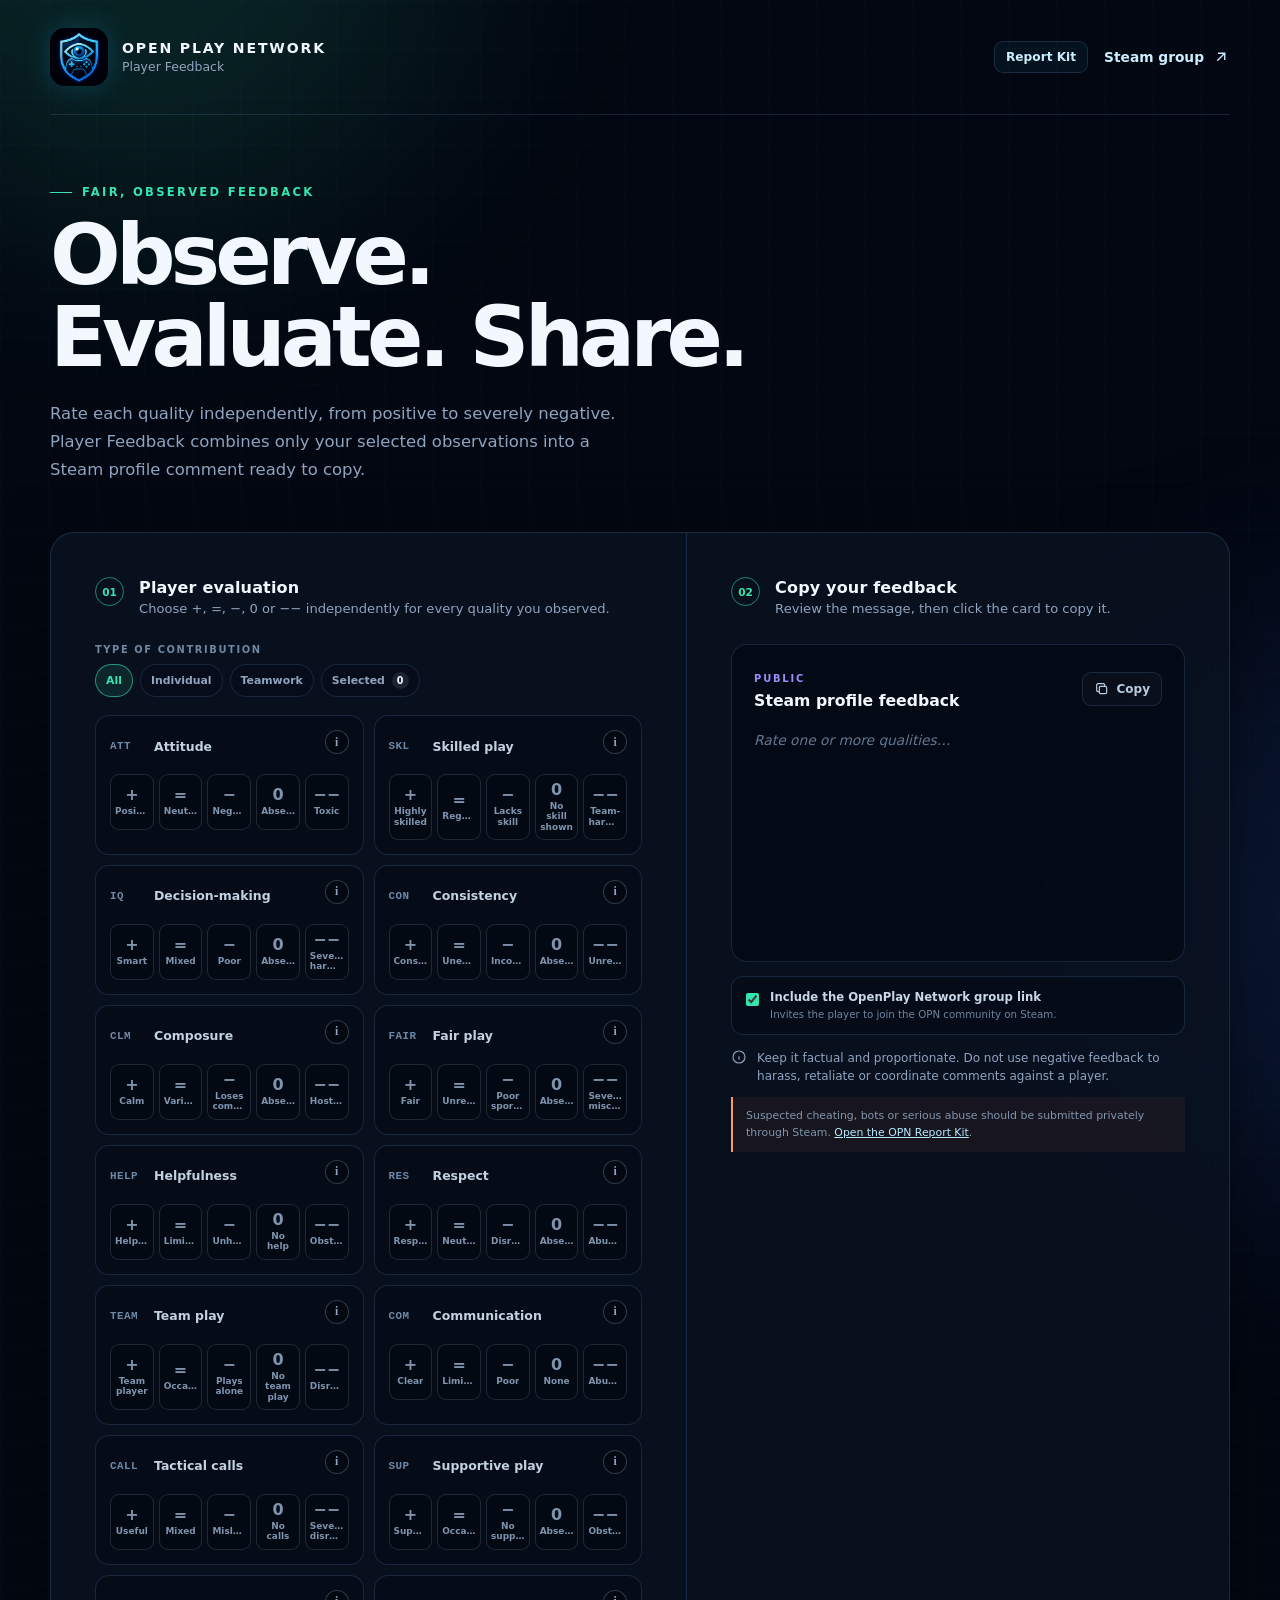
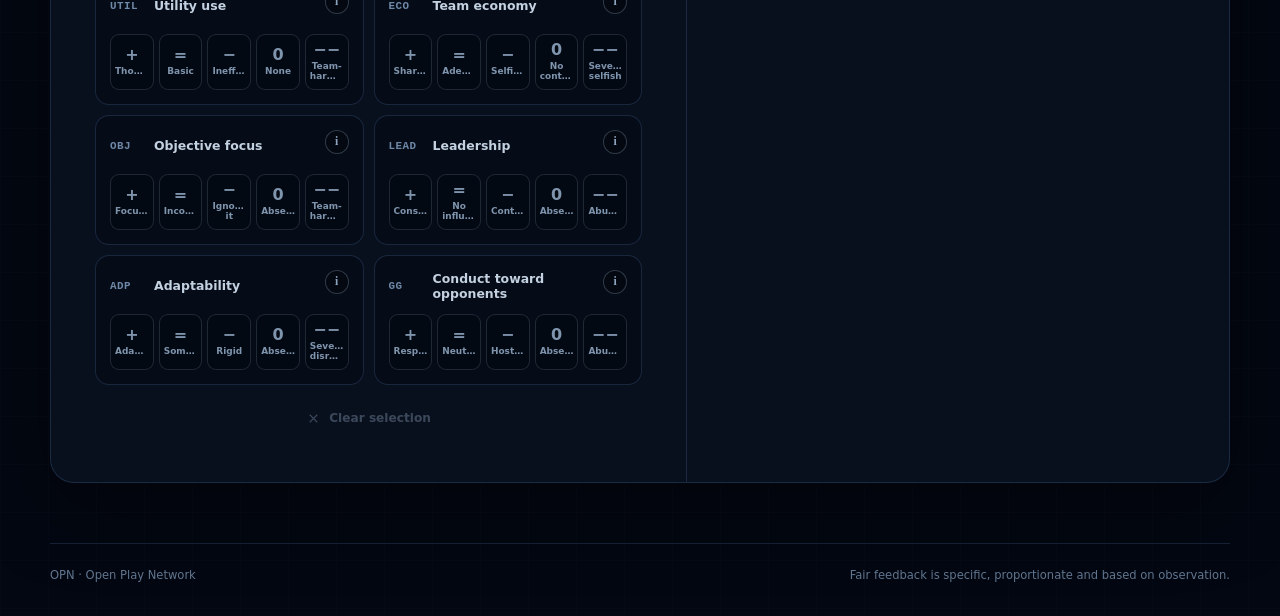
==== kudos/index.html @ 3ae77043 "Update kudos/index.html with AFK participation rating" ====
<!doctype html>
<html lang="en">
  <head>
    <meta charset="UTF-8" />
    <meta name="viewport" content="width=device-width, initial-scale=1.0" />
    <meta name="description" content="Rate observed player qualities from positive to severely negative and create a fair Steam profile comment." />
    <meta name="theme-color" content="#030711" />
    <meta property="og:title" content="OPN Player Feedback" />
    <meta property="og:description" content="Rate each observed player quality independently, from positive to severely negative." />
    <meta property="og:type" content="website" />
    <meta property="og:url" content="https://gofiodesign.github.io/OpenPlayNetwork/kudos/" />
    <meta property="og:image" content="https://gofiodesign.github.io/OpenPlayNetwork/assets/opn-logo.png" />
    <meta name="twitter:card" content="summary" />
    <link rel="canonical" href="https://gofiodesign.github.io/OpenPlayNetwork/kudos/" />
    <link rel="icon" href="../assets/opn-logo.png" type="image/png" />
    <link rel="stylesheet" href="../styles.css?v=20261005.1" />
    <link rel="stylesheet" href="kudos.css?v=20261024.1" />
    <title>OPN Player Feedback</title>
  </head>
  <body class="kudos-page">
    <div class="ambient ambient-one" aria-hidden="true"></div>
    <div class="ambient ambient-two" aria-hidden="true"></div>

    <header class="site-header">
      <a class="brand" href="https://steamcommunity.com/groups/OpenPlayNetwork" target="_blank" rel="noreferrer">
        <img src="../assets/opn-logo.png" alt="Open Play Network logo" />
        <span>
          <strong>OPEN PLAY NETWORK</strong>
          <small>Player Feedback</small>
        </span>
      </a>
      <nav class="header-actions" aria-label="Open Play Network tools">
        <a class="tool-link report-link" href="../">Report Kit</a>
        <a class="group-link" href="https://steamcommunity.com/groups/OpenPlayNetwork" target="_blank" rel="noreferrer">
          Steam group
          <svg aria-hidden="true" viewBox="0 0 24 24"><path d="M7 17 17 7M8 7h9v9" /></svg>
        </a>
      </nav>
    </header>

    <main>
      <section class="intro" aria-labelledby="page-title">
        <p class="eyebrow"><span></span> FAIR, OBSERVED FEEDBACK</p>
        <h1 id="page-title">Observe. Evaluate. Share.</h1>
        <p>
          Rate each quality independently, from positive to severely negative. Player Feedback combines only your selected observations into a Steam profile comment ready to copy.
        </p>
      </section>

      <section class="report-tool kudos-tool" aria-label="Player feedback comment generator">
        <div class="category-panel">
          <div class="section-heading">
            <span class="step">01</span>
            <div>
              <h2>Player evaluation</h2>
              <p>Choose +, =, −, 0 or −− independently for every quality you observed.</p>
            </div>
          </div>

          <div class="filter-block">
            <span class="filter-label">Type of contribution</span>
            <div class="filter-bar" role="group" aria-label="Filter player qualities">
              <button class="filter-chip active" type="button" data-filter="all" aria-pressed="true">All</button>
              <button class="filter-chip" type="button" data-filter="individual" aria-pressed="false">Individual</button>
              <button class="filter-chip" type="button" data-filter="teamwork" aria-pressed="false">Teamwork</button>
              <button class="filter-chip selected-filter" type="button" data-filter="selected" aria-pressed="false">
                Selected <span id="selectedCount">0</span>
              </button>
            </div>
          </div>

          <div class="category-grid" id="qualityGrid" role="group" aria-label="Player feedback categories"></div>

          <button class="clear-button" id="clearSelection" type="button" disabled>
            <svg aria-hidden="true" viewBox="0 0 24 24"><path d="m6 6 12 12M18 6 6 18" /></svg>
            Clear selection
          </button>
        </div>

        <div class="copy-panel">
          <div class="section-heading">
            <span class="step">02</span>
            <div>
              <h2>Copy your feedback</h2>
              <p>Review the message, then click the card to copy it.</p>
            </div>
          </div>

          <article class="copy-card kudos-copy-card" id="kudosCopyCard" tabindex="0" role="button" aria-label="Copy Steam profile feedback" aria-disabled="true">
            <div class="card-header">
              <div>
                <span class="card-kicker public">PUBLIC</span>
                <h3>Steam profile feedback</h3>
              </div>
              <button class="copy-button" id="copyKudos" type="button" aria-label="Copy Steam profile feedback">
                <svg aria-hidden="true" viewBox="0 0 24 24"><rect x="8" y="8" width="11" height="11" rx="2" /><path d="M16 8V6a2 2 0 0 0-2-2H6a2 2 0 0 0-2 2v8a2 2 0 0 0 2 2h2" /></svg>
                <span>Copy</span>
              </button>
            </div>
            <textarea id="kudosText" readonly aria-label="Generated Steam profile feedback" placeholder="Rate one or more qualities…"></textarea>
          </article>

          <label class="promotion-option" for="includePromotion">
            <input id="includePromotion" type="checkbox" checked />
            <span>
              <strong>Include the OpenPlay Network group link</strong>
              <small>Invites the player to join the OPN community on Steam.</small>
            </span>
          </label>

          <p class="guidance kudos-guidance">
            <svg aria-hidden="true" viewBox="0 0 24 24"><circle cx="12" cy="12" r="9" /><path d="M12 11v5M12 8h.01" /></svg>
            Keep it factual and proportionate. Do not use negative feedback to harass, retaliate or coordinate comments against a player.
          </p>
          <p class="report-route-note">Suspected cheating, bots or serious abuse should be submitted privately through Steam. <a href="../">Open the OPN Report Kit</a>.</p>
        </div>
      </section>
    </main>

    <dialog class="info-dialog" id="qualityInfoDialog" aria-labelledby="qualityInfoTitle">
      <div class="info-dialog-content">
        <button class="info-dialog-close" id="closeQualityInfo" type="button" aria-label="Close information">
          <svg aria-hidden="true" viewBox="0 0 24 24"><path d="m6 6 12 12M18 6 6 18" /></svg>
        </button>
        <span class="info-dialog-kicker" id="qualityInfoKicker">PLAYER OBSERVATION</span>
        <h2 id="qualityInfoTitle"></h2>
        <div class="info-dialog-section">
          <h3>What it means</h3>
          <p id="qualityInfoDefinition"></p>
        </div>
        <div class="info-dialog-section">
          <h3>Rating guide</h3>
          <p id="qualityInfoExample"></p>
        </div>
        <p class="info-dialog-caution">Choose only behaviours you personally observed during the match. Describe conduct, not a person's worth.</p>
      </div>
    </dialog>

    <footer>
      <span>OPN · Open Play Network</span>
      <span>Fair feedback is specific, proportionate and based on observation.</span>
    </footer>

    <div class="toast" role="status" aria-live="polite" aria-atomic="true">
      <svg aria-hidden="true" viewBox="0 0 24 24"><path d="m5 12 4 4L19 6" /></svg>
      <span>Feedback copied</span>
    </div>

    <script src="kudos.js?v=20261025.3"></script>
  </body>
</html>
---- styles.css ----
:root {
  color-scheme: dark;
  --background: #030711;
  --surface: rgba(10, 18, 33, 0.84);
  --surface-solid: #0a1221;
  --surface-hover: #101d33;
  --line: rgba(120, 181, 255, 0.16);
  --line-strong: rgba(44, 190, 255, 0.52);
  --text: #f3f8ff;
  --muted: #8fa4bf;
  --cyan: #24c6ff;
  --blue: #3977ff;
  --success: #35e5ad;
  --shadow: 0 24px 80px rgba(0, 0, 0, 0.38);
  font-family: Inter, ui-sans-serif, system-ui, -apple-system, BlinkMacSystemFont, "Segoe UI", sans-serif;
}

* { box-sizing: border-box; }

html { scroll-behavior: smooth; }

body {
  min-width: 320px;
  min-height: 100vh;
  margin: 0;
  overflow-x: hidden;
  background:
    linear-gradient(rgba(30, 92, 160, 0.035) 1px, transparent 1px),
    linear-gradient(90deg, rgba(30, 92, 160, 0.035) 1px, transparent 1px),
    var(--background);
  background-size: 48px 48px;
  color: var(--text);
}

button, textarea { font: inherit; }
button { color: inherit; }

.ambient {
  position: fixed;
  z-index: -1;
  width: 38rem;
  height: 38rem;
  border-radius: 50%;
  filter: blur(120px);
  opacity: 0.13;
  pointer-events: none;
}

.ambient-one { top: -24rem; left: -10rem; background: var(--cyan); }
.ambient-two { right: -24rem; bottom: -20rem; background: var(--blue); }

.site-header,
main,
footer {
  width: min(1180px, calc(100% - 48px));
  margin-inline: auto;
}

.site-header {
  display: flex;
  align-items: center;
  justify-content: space-between;
  padding-block: 28px;
  border-bottom: 1px solid var(--line);
}

.brand {
  display: inline-flex;
  gap: 14px;
  align-items: center;
  color: inherit;
  text-decoration: none;
}

.brand img {
  width: 58px;
  height: 58px;
  border-radius: 15px;
  box-shadow: 0 0 28px rgba(36, 198, 255, 0.2);
}

.brand span { display: grid; gap: 3px; }
.brand strong { font-size: 0.88rem; letter-spacing: 0.13em; }
.brand small { color: var(--muted); font-size: 0.78rem; }

.group-link {
  display: inline-flex;
  gap: 8px;
  align-items: center;
  color: #cbeeff;
  text-decoration: none;
  font-size: 0.86rem;
  font-weight: 650;
}

.group-link svg { width: 18px; fill: none; stroke: currentColor; stroke-width: 1.8; }
.group-link:hover { color: var(--cyan); }
.header-actions { display: flex; gap: 16px; align-items: center; }
.tool-link {
  padding: 8px 11px;
  border: 1px solid rgba(53, 229, 173, 0.3);
  border-radius: 9px;
  background: rgba(53, 229, 173, 0.07);
  color: #bff8e4;
  font-size: 0.76rem;
  font-weight: 750;
  text-decoration: none;
}
.tool-link:hover { border-color: rgba(53, 229, 173, 0.65); color: var(--success); }

main { padding-block: 70px 60px; }

.intro { max-width: 700px; margin-bottom: 48px; }

.eyebrow {
  display: flex;
  gap: 10px;
  align-items: center;
  margin: 0 0 16px;
  color: var(--cyan);
  font-size: 0.72rem;
  font-weight: 750;
  letter-spacing: 0.2em;
}

.eyebrow span { width: 22px; height: 1px; background: var(--cyan); }

h1 {
  margin: 0;
  font-size: clamp(2.6rem, 7vw, 5.2rem);
  line-height: 0.98;
  letter-spacing: -0.058em;
}

.intro > p:last-child {
  max-width: 580px;
  margin: 22px 0 0;
  color: var(--muted);
  font-size: 1.03rem;
  line-height: 1.7;
}

.report-tool {
  display: grid;
  grid-template-columns: minmax(300px, 0.78fr) minmax(440px, 1.22fr);
  overflow: hidden;
  border: 1px solid var(--line);
  border-radius: 24px;
  background: var(--surface);
  box-shadow: var(--shadow);
  backdrop-filter: blur(22px);
}

.category-panel,
.copy-panel { padding: clamp(26px, 4vw, 44px); }

.category-panel { border-right: 1px solid var(--line); }

.section-heading {
  display: flex;
  gap: 15px;
  align-items: flex-start;
  margin-bottom: 28px;
}

.section-heading h2 { margin: 1px 0 4px; font-size: 1rem; letter-spacing: 0.01em; }
.section-heading p { margin: 0; color: var(--muted); font-size: 0.82rem; }

.step {
  display: grid;
  width: 29px;
  height: 29px;
  flex: 0 0 29px;
  place-items: center;
  border: 1px solid var(--line-strong);
  border-radius: 50%;
  color: var(--cyan);
  font-size: 0.66rem;
  font-weight: 800;
}

.category-grid { display: grid; grid-template-columns: 1fr 1fr; gap: 10px; }
.category-item { position: relative; min-width: 0; }
.category-item[hidden] { display: none; }

.filter-block { margin-bottom: 18px; }

.filter-label {
  display: block;
  margin-bottom: 9px;
  color: #7087a2;
  font-size: 0.62rem;
  font-weight: 800;
  letter-spacing: 0.16em;
  text-transform: uppercase;
}

.filter-bar { display: flex; flex-wrap: wrap; gap: 7px; }

.filter-chip {
  padding: 7px 10px;
  border: 1px solid var(--line);
  border-radius: 999px;
  background: rgba(5, 11, 22, 0.5);
  color: var(--muted);
  cursor: pointer;
  font-size: 0.68rem;
  font-weight: 700;
  transition: 160ms ease;
}

.filter-chip:hover { border-color: rgba(44, 190, 255, 0.38); color: var(--text); }

.filter-chip.active {
  border-color: rgba(36, 198, 255, 0.58);
  background: rgba(36, 198, 255, 0.11);
  color: var(--cyan);
}

.selected-filter span {
  display: inline-grid;
  min-width: 17px;
  height: 17px;
  margin-left: 3px;
  place-items: center;
  border-radius: 999px;
  background: rgba(255,255,255,0.09);
  color: var(--text);
  font-size: 0.6rem;
}

.category[hidden] { display: none; }

.category {
  width: 100%;
  height: 100%;
  min-height: 98px;
  padding: 16px 42px 16px 16px;
  border: 1px solid var(--line);
  border-radius: 14px;
  background: rgba(5, 11, 22, 0.52);
  color: #b5c4d7;
  cursor: pointer;
  transition: 160ms ease;
}

.category span { display: block; }

.category-icon {
  margin-bottom: 17px;
  color: #6e88a7;
  font-family: ui-monospace, SFMono-Regular, Menlo, Monaco, Consolas, monospace;
  font-size: 0.68rem;
  font-weight: 800;
  letter-spacing: 0.04em;
}

.category:hover {
  border-color: rgba(44, 190, 255, 0.34);
  background: var(--surface-hover);
  color: var(--text);
  transform: translateY(-2px);
}

.category.active {
  border-color: var(--cyan);
  background: linear-gradient(135deg, rgba(36, 198, 255, 0.15), rgba(57, 119, 255, 0.06));
  color: white;
  box-shadow: inset 0 0 0 1px rgba(36, 198, 255, 0.13), 0 8px 28px rgba(0, 127, 255, 0.09);
}

.category.active .category-icon { color: var(--cyan); }

.category-info-button {
  position: absolute;
  top: 11px;
  right: 11px;
  z-index: 2;
  display: grid;
  width: 24px;
  height: 24px;
  padding: 0;
  place-items: center;
  border: 1px solid rgba(143, 164, 191, 0.32);
  border-radius: 50%;
  background: rgba(3, 8, 17, 0.76);
  color: #8fa4bf;
  cursor: help;
  font-family: Georgia, serif;
  font-size: 0.73rem;
  font-weight: 700;
  transition: 160ms ease;
}

.category-info-button:hover,
.category-info-button:focus-visible {
  outline: none;
  border-color: var(--cyan);
  color: var(--cyan);
  box-shadow: 0 0 0 3px rgba(36, 198, 255, 0.08);
}

.clear-button {
  display: flex;
  width: 100%;
  gap: 8px;
  align-items: center;
  justify-content: center;
  margin-top: 14px;
  padding: 11px 14px;
  border: 1px solid transparent;
  border-radius: 10px;
  background: transparent;
  color: var(--muted);
  cursor: pointer;
  font-size: 0.76rem;
  font-weight: 700;
  transition: 160ms ease;
}

.clear-button:hover:not(:disabled) {
  border-color: var(--line);
  background: rgba(255,255,255,0.025);
  color: var(--text);
}

.clear-button:disabled { opacity: 0.38; cursor: not-allowed; }
.clear-button svg { width: 15px; fill: none; stroke: currentColor; stroke-width: 1.8; }

.bot-route {
  display: grid;
  gap: 6px;
  margin-top: 14px;
  padding: 15px;
  border: 1px solid rgba(155, 140, 255, 0.3);
  border-radius: 12px;
  background: rgba(84, 65, 170, 0.08);
  color: var(--muted);
  font-size: 0.72rem;
  line-height: 1.45;
}

.bot-route[hidden] { display: none; }
.bot-route-kicker { color: #9b8cff; font-size: 0.59rem; font-weight: 800; letter-spacing: 0.16em; }
.bot-route strong { color: var(--text); font-size: 0.8rem; }
.bot-route label { margin-top: 7px; color: #c4d2e3; font-size: 0.68rem; font-weight: 750; }
.bot-route small { color: #647b96; font-size: 0.63rem; }

.bot-field-row { display: grid; grid-template-columns: minmax(0, 1fr) auto; gap: 7px; }

.bot-route input {
  width: 100%;
  padding: 10px 11px;
  border: 1px solid var(--line);
  border-radius: 9px;
  outline: none;
  background: rgba(3, 8, 17, 0.68);
  color: var(--text);
  font-size: 0.72rem;
}

.bot-route input:focus { border-color: var(--line-strong); box-shadow: 0 0 0 3px rgba(36, 198, 255, 0.08); }
.bot-route input.invalid { border-color: rgba(255, 102, 125, 0.62); }
.bot-route input::placeholder { color: #58708b; }
.bot-route input[readonly] { color: #aebfd2; }

.bot-inline-copy {
  padding: 0 11px;
  border: 1px solid var(--line);
  border-radius: 9px;
  background: rgba(255,255,255,0.025);
  color: #a9bdd3;
  cursor: pointer;
  font-size: 0.66rem;
  font-weight: 800;
}

.bot-inline-copy:hover { border-color: var(--line-strong); color: var(--cyan); }
.bot-inline-copy:disabled { opacity: 0.38; cursor: not-allowed; }
.bot-profile-row { grid-template-columns: minmax(0, 1fr) auto; }
.bot-add-button { color: #c9f2ff; border-color: rgba(36, 198, 255, 0.36); background: rgba(36, 198, 255, 0.08); }

.bot-daily-header {
  display: flex;
  align-items: center;
  justify-content: space-between;
  gap: 12px;
  margin-top: 9px;
  padding-top: 12px;
  border-top: 1px solid var(--line);
}

.bot-daily-header div { display: flex; align-items: baseline; gap: 8px; }
.bot-daily-header span { color: #c4d2e3; font-size: 0.7rem; font-weight: 800; }
.bot-daily-header strong { color: var(--cyan); font-size: 0.64rem; }
.bot-daily-header button,
.bot-daily-remove {
  padding: 5px 8px;
  border: 1px solid var(--line);
  border-radius: 7px;
  background: transparent;
  color: #8fa4bb;
  cursor: pointer;
  font-size: 0.6rem;
  font-weight: 750;
}
.bot-daily-header button:hover:not(:disabled),
.bot-daily-remove:hover { border-color: rgba(255, 102, 125, 0.45); color: #ff8ea0; }
.bot-daily-header button:disabled { opacity: 0.35; cursor: not-allowed; }
.bot-daily-list { display: grid; gap: 7px; }
.bot-daily-entry {
  display: grid;
  grid-template-columns: minmax(0, 1fr) auto;
  gap: 4px 10px;
  padding: 9px 10px;
  border: 1px solid var(--line);
  border-radius: 9px;
  background: rgba(3, 8, 17, 0.45);
}
.bot-daily-url { overflow: hidden; color: #b7c9dc; font-size: 0.66rem; text-overflow: ellipsis; white-space: nowrap; }
.bot-daily-categories { grid-column: 1; color: #6f87a1; font-size: 0.59rem; line-height: 1.4; }
.bot-daily-remove { grid-column: 2; grid-row: 1 / span 2; align-self: center; }
.bot-daily-empty { margin: 0; color: #647b96; font-size: 0.64rem; }
.bot-daily-empty[hidden] { display: none; }

.bot-email-body {
  width: 100%;
  height: 170px;
  margin: 0;
  padding: 11px;
  resize: vertical;
  border: 1px solid var(--line);
  border-radius: 9px;
  outline: none;
  background: rgba(3, 8, 17, 0.68);
  color: #c8d5e6;
  cursor: text;
  font-size: 0.72rem;
  line-height: 1.55;
}

.bot-email-body:focus { border-color: var(--line-strong); box-shadow: 0 0 0 3px rgba(36, 198, 255, 0.08); }

.bot-route .bot-email-button {
  display: flex;
  gap: 8px;
  align-items: center;
  justify-content: center;
  margin-top: 3px;
  padding: 10px 12px;
  border: 1px solid rgba(36, 198, 255, 0.42);
  border-radius: 9px;
  background: rgba(36, 198, 255, 0.1);
  color: #c9f2ff;
  cursor: pointer;
  font-size: 0.72rem;
  font-weight: 800;
  text-decoration: none;
  transition: 160ms ease;
}

.bot-route .bot-email-button:hover:not(:disabled) { border-color: var(--cyan); background: rgba(36, 198, 255, 0.17); }
.bot-route .bot-email-button:disabled { opacity: 0.38; cursor: not-allowed; }
.bot-email-button svg { width: 16px; fill: none; stroke: currentColor; stroke-width: 1.8; }
.bot-url-status { min-height: 1.05rem; color: #7890aa; font-size: 0.64rem; }
.bot-url-status.valid { color: var(--success); }
.bot-url-status.invalid { color: #ff8ea0; }

.info-dialog {
  width: min(540px, calc(100% - 28px));
  padding: 0;
  border: 1px solid rgba(36, 198, 255, 0.32);
  border-radius: 20px;
  background: #091321;
  color: var(--text);
  box-shadow: 0 30px 100px rgba(0, 0, 0, 0.72);
}

.info-dialog::backdrop { background: rgba(0, 4, 11, 0.78); backdrop-filter: blur(5px); }
.info-dialog-content { position: relative; padding: clamp(26px, 5vw, 40px); }

.info-dialog-close {
  position: absolute;
  top: 17px;
  right: 17px;
  display: grid;
  width: 34px;
  height: 34px;
  padding: 0;
  place-items: center;
  border: 1px solid var(--line);
  border-radius: 50%;
  background: rgba(255,255,255,0.025);
  color: var(--muted);
  cursor: pointer;
}

.info-dialog-close:hover { border-color: var(--line-strong); color: var(--cyan); }
.info-dialog-close svg { width: 17px; fill: none; stroke: currentColor; stroke-width: 1.8; }
.info-dialog-kicker { color: var(--cyan); font-size: 0.62rem; font-weight: 800; letter-spacing: 0.18em; }
.info-dialog h2 { margin: 9px 44px 26px 0; font-size: clamp(1.45rem, 5vw, 2rem); letter-spacing: -0.035em; }
.info-dialog-section + .info-dialog-section { margin-top: 20px; }
.info-dialog-section h3 { margin: 0 0 7px; color: #c6d8ec; font-size: 0.76rem; letter-spacing: 0.04em; text-transform: uppercase; }
.info-dialog-section p { margin: 0; color: #9cb0c8; font-size: 0.86rem; line-height: 1.65; }
.info-dialog-caution { margin: 25px 0 0; padding: 13px 15px; border-left: 2px solid #9b8cff; background: rgba(155, 140, 255, 0.07); color: #9eaec2; font-size: 0.72rem; line-height: 1.55; }

.copy-card {
  padding: 22px;
  border: 1px solid var(--line);
  border-radius: 16px;
  background: rgba(3, 8, 17, 0.58);
  cursor: pointer;
  transition: 160ms ease;
}

.copy-card + .copy-card { margin-top: 14px; }

.copy-card:hover,
.copy-card:focus-visible {
  outline: none;
  border-color: rgba(36, 198, 255, 0.48);
  background: rgba(9, 18, 33, 0.9);
}

.copy-card.copied { border-color: rgba(53, 229, 173, 0.65); }

.card-header { display: flex; align-items: center; justify-content: space-between; gap: 20px; }
.card-header h3 { margin: 5px 0 0; font-size: 0.98rem; }
.card-kicker { color: var(--cyan); font-size: 0.62rem; font-weight: 800; letter-spacing: 0.18em; }
.card-kicker.public { color: #9b8cff; }
.card-kicker.steam { color: #66c0f4; }
.card-kicker.discord { color: #a9b1ff; }

.copy-button {
  display: inline-flex;
  gap: 7px;
  align-items: center;
  padding: 8px 11px;
  border: 1px solid var(--line);
  border-radius: 9px;
  background: rgba(255,255,255,0.025);
  color: #b8cbe1;
  cursor: pointer;
  font-size: 0.75rem;
  font-weight: 700;
}

.copy-button:hover { border-color: var(--line-strong); color: var(--cyan); }
.copy-button svg { width: 16px; fill: none; stroke: currentColor; stroke-width: 1.8; }

textarea {
  display: block;
  width: 100%;
  height: 118px;
  margin-top: 19px;
  padding: 0;
  resize: none;
  overflow: auto;
  border: 0;
  outline: 0;
  background: transparent;
  color: #c8d5e6;
  cursor: pointer;
  font-size: 0.86rem;
  line-height: 1.62;
}

textarea.empty { color: #617791; font-style: italic; }
textarea::placeholder { color: #617791; opacity: 1; }
.temporary-copy-field { position: fixed; left: -9999px; opacity: 0; pointer-events: none; }

.guidance {
  display: flex;
  gap: 10px;
  align-items: flex-start;
  margin: 18px 0 0;
  color: var(--muted);
  font-size: 0.75rem;
  line-height: 1.5;
}

.guidance svg { width: 16px; flex: 0 0 16px; fill: none; stroke: currentColor; stroke-width: 1.7; }

.share-section {
  margin-top: 24px;
  padding: clamp(26px, 4vw, 44px);
  border: 1px solid var(--line);
  border-radius: 24px;
  background: var(--surface);
  box-shadow: var(--shadow);
  backdrop-filter: blur(22px);
}

.share-heading { margin-bottom: 22px; }
.share-message-grid { display: grid; grid-template-columns: 1fr 1fr; gap: 14px; }
.share-message-grid .copy-card + .copy-card { margin-top: 0; }
.share-copy-card textarea { height: 105px; }

.share-actions {
  display: flex;
  flex-wrap: wrap;
  gap: 8px;
  margin-top: 18px;
}

.share-action {
  display: inline-flex;
  gap: 8px;
  align-items: center;
  min-height: 38px;
  padding: 7px 11px;
  border: 1px solid var(--line);
  border-radius: 10px;
  background: rgba(5, 11, 22, 0.52);
  color: #b8cbe1;
  cursor: pointer;
  font: inherit;
  font-size: 0.72rem;
  font-weight: 750;
  text-decoration: none;
  transition: 160ms ease;
}

.share-action:hover { border-color: var(--line-strong); color: var(--cyan); transform: translateY(-1px); }
.share-action span {
  display: grid;
  min-width: 22px;
  height: 22px;
  place-items: center;
  border-radius: 6px;
  background: rgba(36, 198, 255, 0.09);
  color: #c9f2ff;
  font-size: 0.59rem;
  font-weight: 850;
}
.share-note { margin: 13px 0 0; color: #647b96; font-size: 0.66rem; line-height: 1.5; }

footer {
  display: flex;
  justify-content: space-between;
  padding-block: 24px 34px;
  border-top: 1px solid var(--line);
  color: #617791;
  font-size: 0.72rem;
}

.toast {
  position: fixed;
  right: 24px;
  bottom: 24px;
  display: flex;
  gap: 9px;
  align-items: center;
  padding: 13px 17px;
  border: 1px solid rgba(53, 229, 173, 0.4);
  border-radius: 12px;
  background: #0c1e20;
  color: #bcffe7;
  box-shadow: 0 14px 45px rgba(0,0,0,0.4);
  opacity: 0;
  pointer-events: none;
  transform: translateY(14px);
  transition: 180ms ease;
  font-size: 0.82rem;
  font-weight: 700;
}

.toast.show { opacity: 1; transform: translateY(0); }
.toast svg { width: 18px; fill: none; stroke: var(--success); stroke-width: 2.4; }

@media (max-width: 850px) {
  .report-tool { grid-template-columns: 1fr; }
  .category-panel { border-right: 0; border-bottom: 1px solid var(--line); }
  .share-message-grid { grid-template-columns: 1fr; }
}

@media (max-width: 560px) {
  .site-header, main, footer { width: min(100% - 28px, 1180px); }
  .site-header { flex-wrap: wrap; gap: 14px; padding-block: 18px; }
  .brand img { width: 48px; height: 48px; border-radius: 13px; }
  .brand strong { font-size: 0.72rem; }
  .brand small, .group-link { font-size: 0.7rem; }
  .header-actions { width: 100%; gap: 7px; justify-content: space-between; }
  .tool-link { padding: 7px 8px; font-size: 0.66rem; }
  .group-link { gap: 4px; }
  main { padding-block: 48px 40px; }
  .intro { margin-bottom: 34px; }
  .report-tool { border-radius: 18px; }
  .share-section { padding: 24px 18px; border-radius: 18px; }
  .category-panel, .copy-panel { padding: 24px 18px; }
  .category { min-height: 88px; padding: 14px 38px 14px 12px; font-size: 0.8rem; }
  .category-icon { margin-bottom: 14px; }
  .copy-card { padding: 18px; }
  .share-actions { display: grid; grid-template-columns: 1fr 1fr; }
  .share-action { justify-content: flex-start; }
  textarea { height: 145px; font-size: 0.8rem; }
  footer { display: grid; gap: 5px; }
  .toast { right: 14px; bottom: 14px; left: 14px; justify-content: center; }
}

@media (prefers-reduced-motion: reduce) {
  *, *::before, *::after { scroll-behavior: auto !important; transition: none !important; }
}
---- kudos/kudos.css ----
:root {
  --kudos: #35e5ad;
  --kudos-soft: rgba(53, 229, 173, 0.12);
}

.kudos-page .ambient-one { background: var(--kudos); }
.kudos-page .eyebrow,
.kudos-page .step { color: var(--kudos); }
.kudos-page .eyebrow span { background: var(--kudos); }
.kudos-page .step { border-color: rgba(53, 229, 173, 0.55); }
.kudos-page .filter-chip.active {
  border-color: rgba(53, 229, 173, 0.58);
  background: rgba(53, 229, 173, 0.1);
  color: var(--kudos);
}
.rating-card {
  padding: 14px;
  border: 1px solid var(--line);
  border-radius: 14px;
  background: rgba(5, 11, 22, 0.52);
  transition: 160ms ease;
}
.rating-card:hover { border-color: rgba(44, 190, 255, 0.28); }
.rating-card[data-selected-rating="positive"] { border-color: rgba(53, 229, 173, 0.5); }
.rating-card[data-selected-rating="neutral"] { border-color: rgba(155, 140, 255, 0.5); }
.rating-card[data-selected-rating="negative"] { border-color: rgba(255, 142, 74, 0.58); }
.rating-card[data-selected-rating="zero"] { border-color: rgba(143, 164, 191, 0.58); }
.rating-card[data-selected-rating="extreme"] {
  border-color: rgba(255, 74, 91, 0.82);
  box-shadow: inset 0 0 0 1px rgba(255, 74, 91, 0.1);
}
.rating-card-heading {
  position: relative;
  display: flex;
  min-height: 32px;
  gap: 10px;
  align-items: center;
  padding-right: 30px;
}
.rating-card-heading h3 {
  margin: 0;
  color: #c4d1e1;
  font-size: 0.78rem;
}
.rating-card-heading .category-icon {
  min-width: 34px;
  margin: 0;
}
.rating-card .category-info-button { top: 0; right: 0; }
.rating-control {
  display: grid;
  grid-template-columns: repeat(5, minmax(0, 1fr));
  gap: 5px;
  margin-top: 12px;
}
.rating-button {
  display: grid;
  min-width: 0;
  min-height: 56px;
  padding: 7px 4px;
  place-items: center;
  align-content: center;
  gap: 3px;
  border: 1px solid rgba(143, 164, 191, 0.2);
  border-radius: 9px;
  background: rgba(3, 8, 17, 0.55);
  color: #7f94ad;
  cursor: pointer;
  transition: 150ms ease;
}
.rating-button strong { font-size: 1rem; line-height: 1; }
.rating-button span {
  overflow: hidden;
  max-width: 100%;
  font-size: 0.56rem;
  font-weight: 750;
  line-height: 1.15;
  text-align: center;
  text-overflow: ellipsis;
}
.rating-button:hover { border-color: rgba(255,255,255,0.28); color: var(--text); }
.rating-button.positive.active {
  border-color: rgba(53, 229, 173, 0.72);
  background: rgba(53, 229, 173, 0.13);
  color: var(--kudos);
}
.rating-button.neutral.active {
  border-color: rgba(155, 140, 255, 0.72);
  background: rgba(155, 140, 255, 0.13);
  color: #c0b7ff;
}
.rating-button.negative.active {
  border-color: rgba(255, 142, 74, 0.78);
  background: rgba(255, 112, 67, 0.13);
  color: #ffad7a;
}
.rating-button.zero.active {
  border-color: rgba(143, 164, 191, 0.72);
  background: rgba(143, 164, 191, 0.12);
  color: #c6d2e0;
}
.rating-button.extreme.active {
  border-color: rgba(255, 74, 91, 0.88);
  background: rgba(255, 51, 76, 0.16);
  color: #ff8794;
  box-shadow: 0 0 14px rgba(255, 51, 76, 0.08);
}
.kudos-page .category-info-button:hover { border-color: rgba(53, 229, 173, 0.55); color: var(--kudos); }
.kudos-page .tool-link.report-link { border-color: var(--line); background: rgba(36, 198, 255, 0.06); color: #cbeeff; }
.kudos-page .tool-link.report-link:hover { border-color: var(--line-strong); color: var(--cyan); }
.kudos-tool { grid-template-columns: minmax(360px, 1.08fr) minmax(360px, 0.92fr); }
.kudos-copy-card { min-height: 310px; }
.kudos-copy-card textarea { height: 210px; }
.kudos-copy-card.copied { border-color: rgba(53, 229, 173, 0.7); }

.promotion-option {
  display: flex;
  gap: 11px;
  align-items: flex-start;
  margin-top: 14px;
  padding: 13px 14px;
  border: 1px solid var(--line);
  border-radius: 12px;
  background: rgba(3, 8, 17, 0.42);
  cursor: pointer;
}
.promotion-option input { margin: 3px 0 0; accent-color: var(--kudos); }
.promotion-option span { display: grid; gap: 3px; }
.promotion-option strong { color: #c8d8e9; font-size: 0.73rem; }
.promotion-option small { color: #6f87a1; font-size: 0.64rem; line-height: 1.4; }
.kudos-guidance { margin-top: 14px; }
.kudos-page .info-dialog-kicker { color: var(--kudos); }
.report-route-note {
  margin: 12px 0 0;
  padding: 11px 13px;
  border-left: 2px solid #ff985c;
  background: rgba(255, 112, 67, 0.06);
  color: #8196ad;
  font-size: 0.68rem;
  line-height: 1.5;
}
.report-route-note a { color: #b8eaff; }

@media (max-width: 850px) {
  .kudos-tool { grid-template-columns: 1fr; }
  .kudos-copy-card { min-height: 0; }
}

@media (max-width: 560px) {
  .kudos-page .category-grid { grid-template-columns: 1fr; }
  .kudos-copy-card textarea { height: 245px; }
}
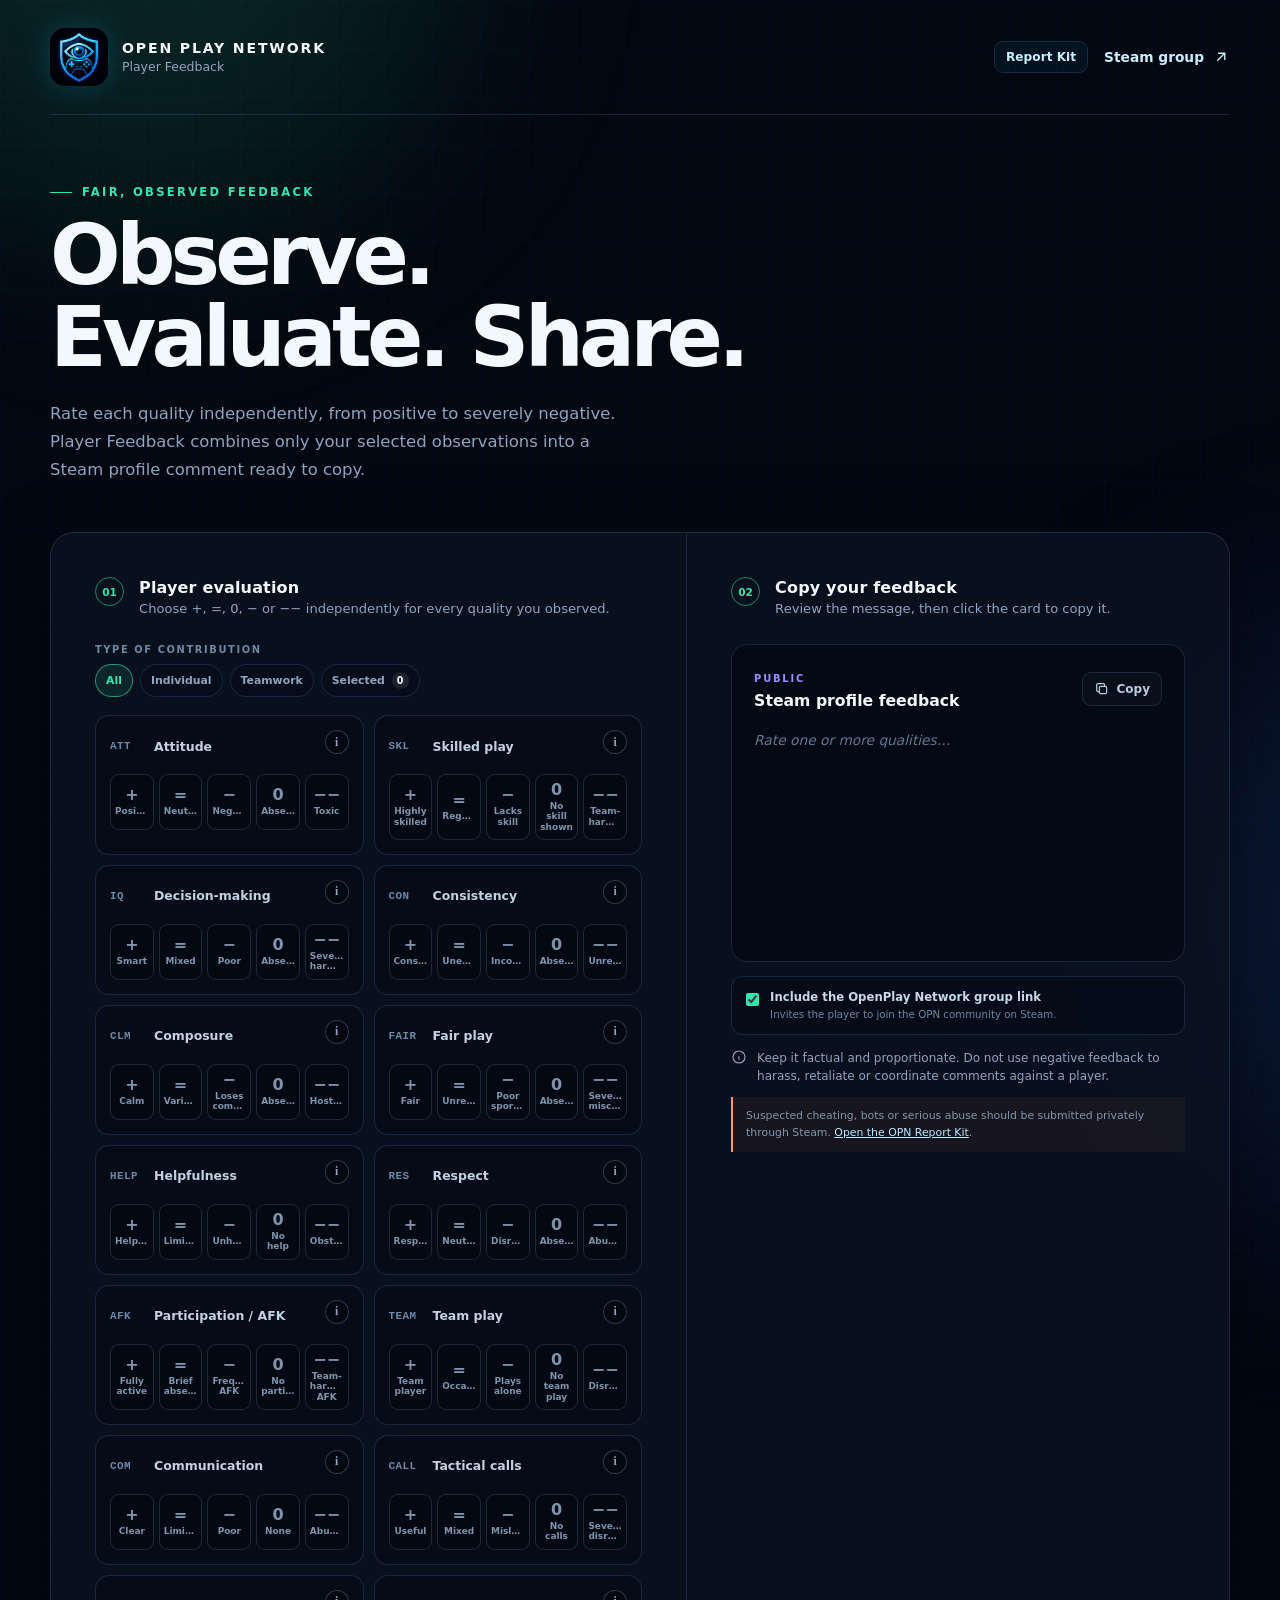
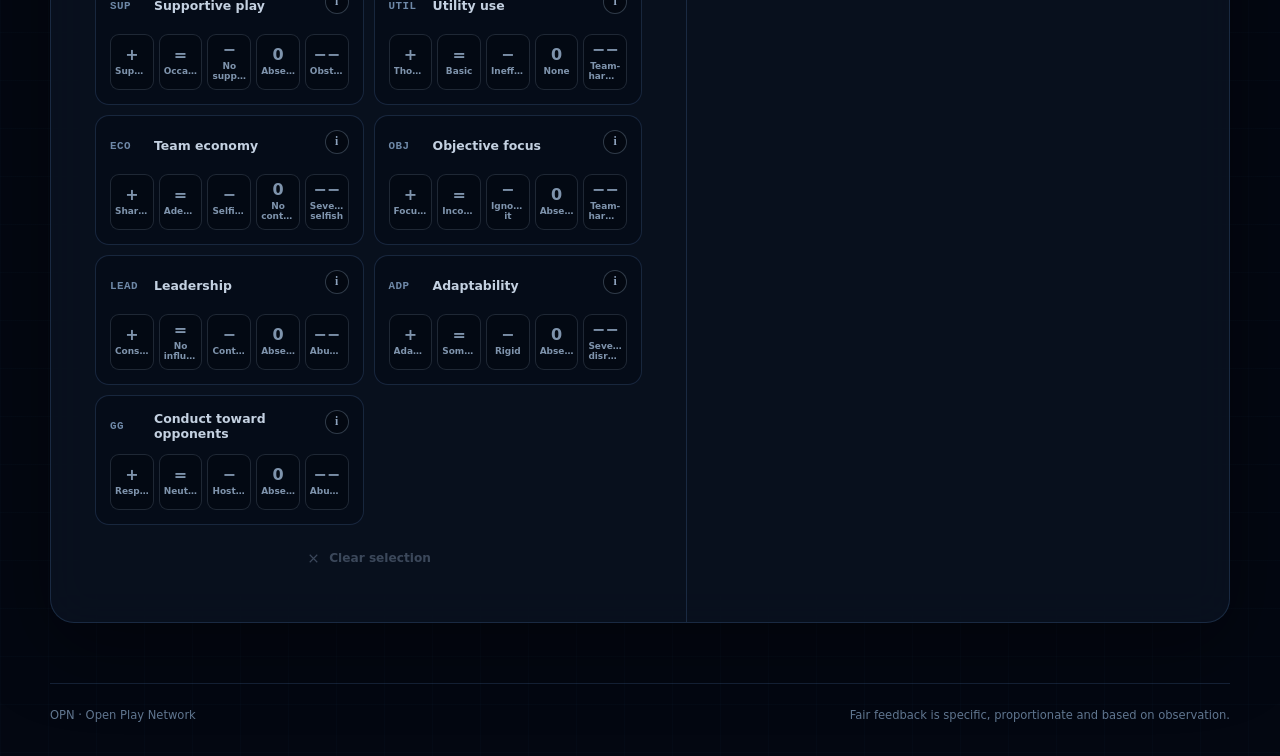
==== commit 53862a63: "Update kudos/index.html with ordered rating scale" ====
--- a/kudos/index.html
+++ b/kudos/index.html
@@ -53,7 +53,7 @@
             <span class="step">01</span>
             <div>
               <h2>Player evaluation</h2>
-              <p>Choose +, =, −, 0 or −− independently for every quality you observed.</p>
+              <p>Choose +, =, 0, − or −− independently for every quality you observed.</p>
             </div>
           </div>
 
@@ -146,6 +146,6 @@
       <span>Feedback copied</span>
     </div>
 
-    <script src="kudos.js?v=20261025.3"></script>
+    <script src="kudos.js?v=20261025.4"></script>
   </body>
 </html>
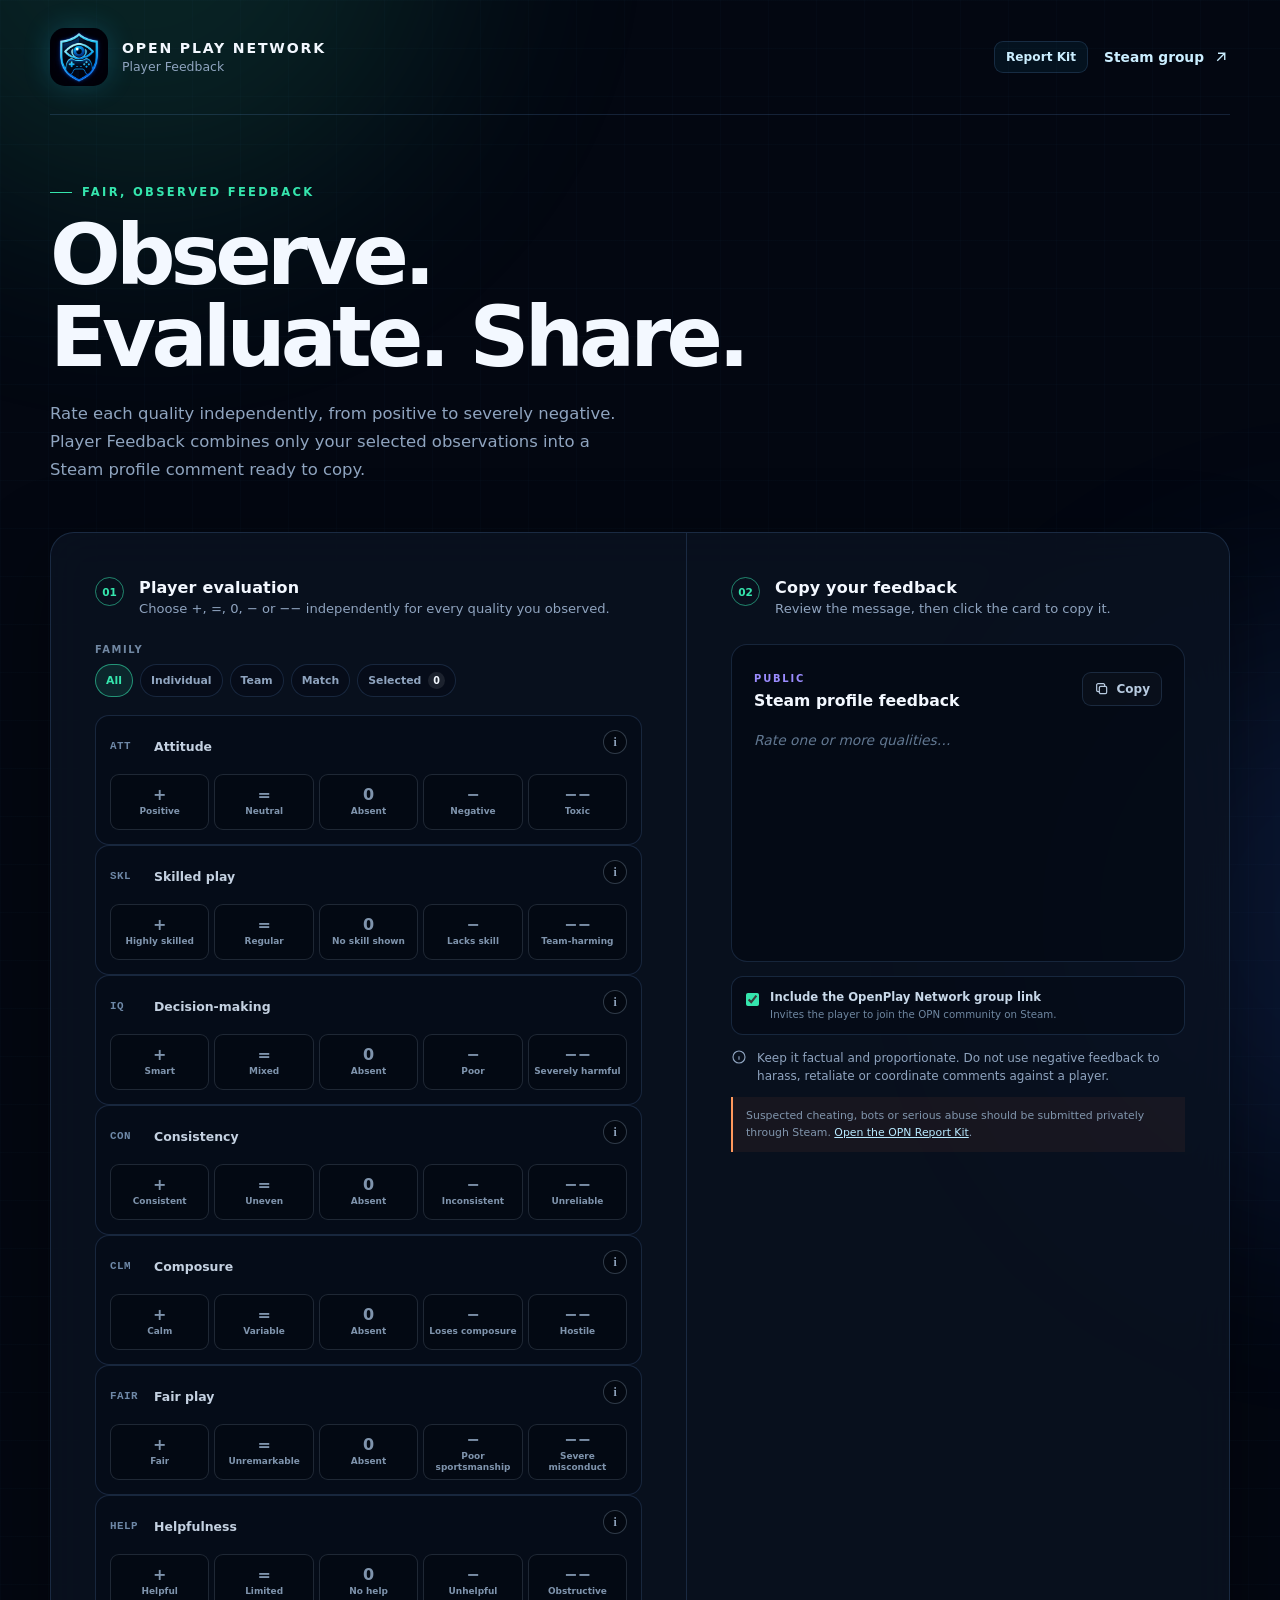
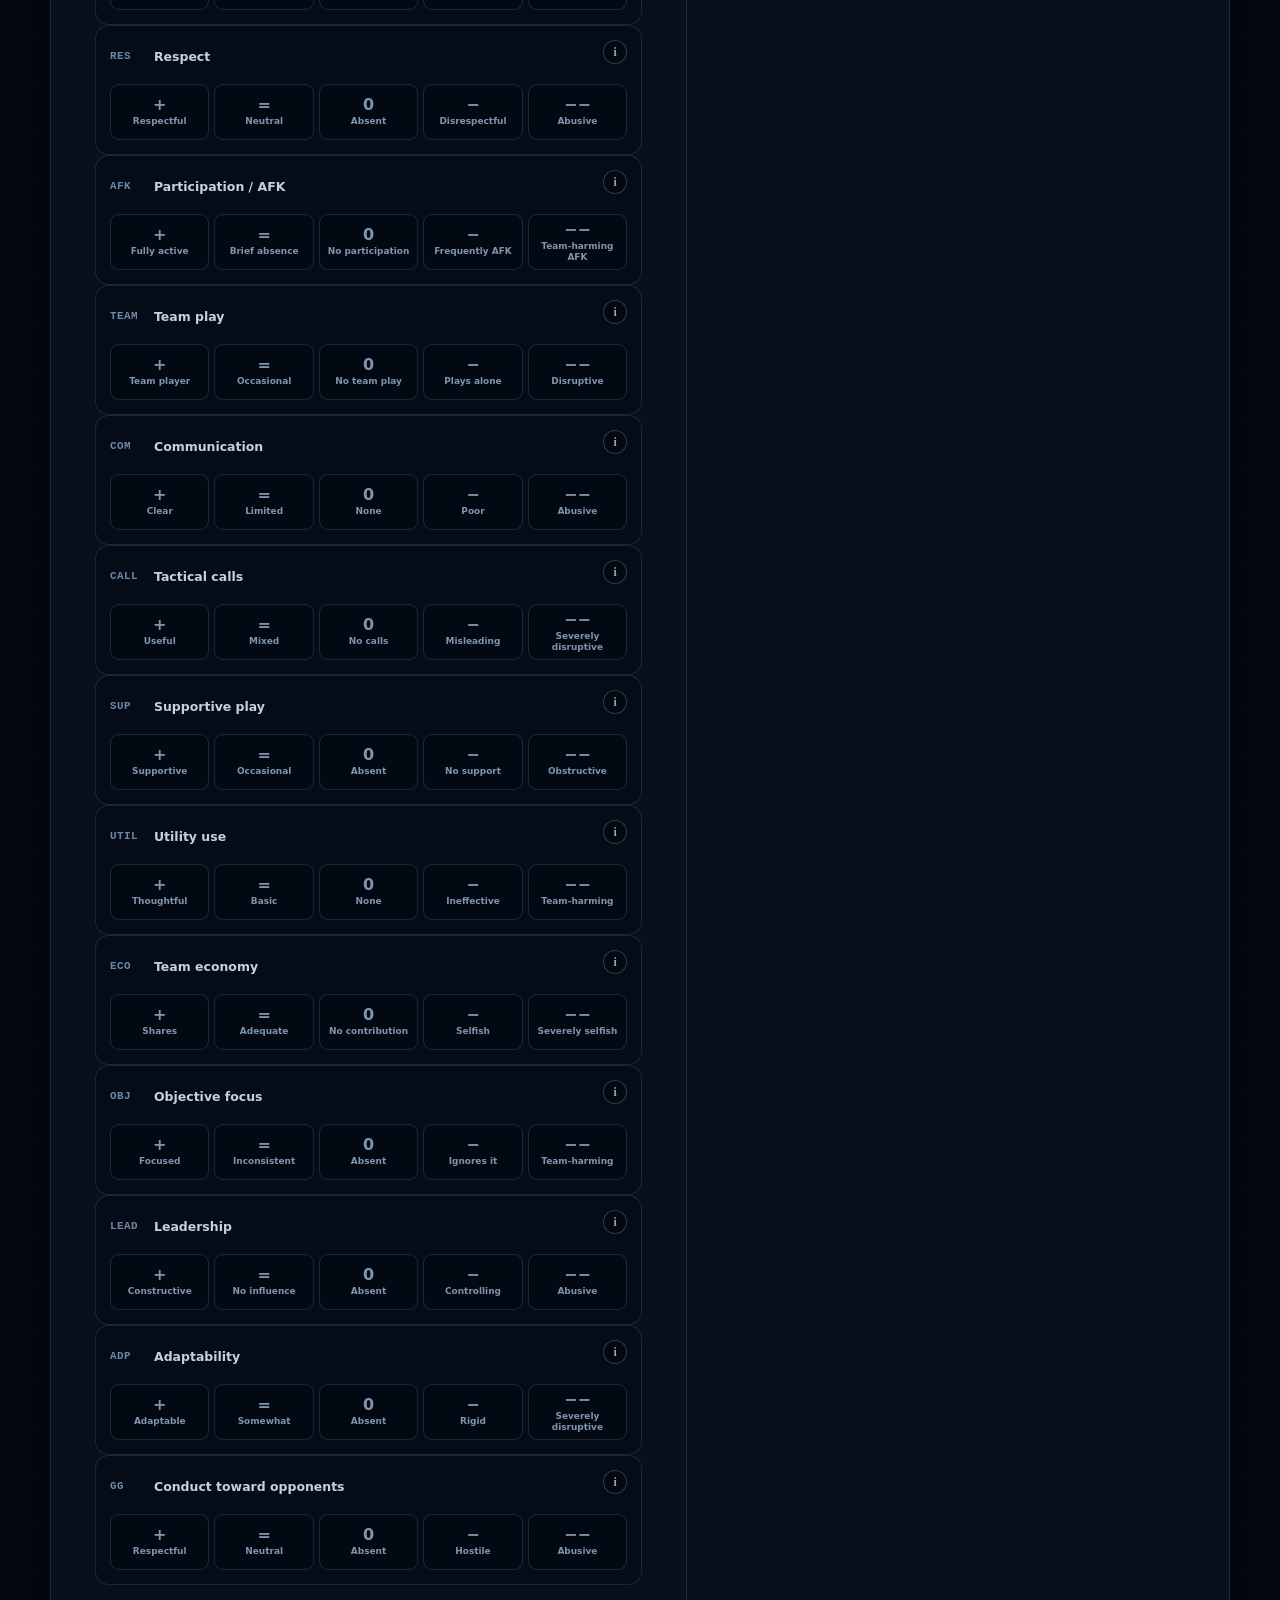
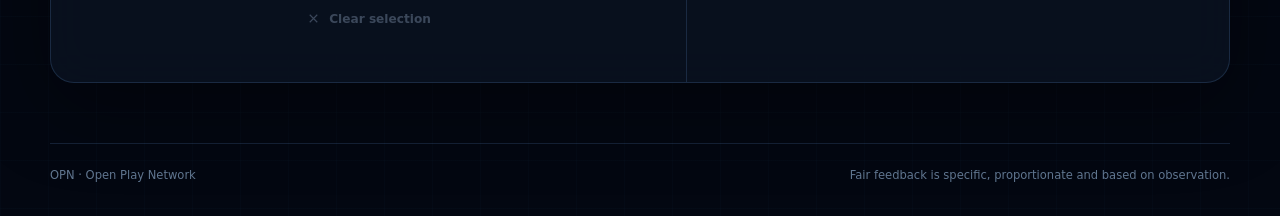
==== commit df983f0b: "Update kudos/index.html with rating families" ====
--- a/kudos/index.html
+++ b/kudos/index.html
@@ -58,18 +58,19 @@
           </div>
 
           <div class="filter-block">
-            <span class="filter-label">Type of contribution</span>
+            <span class="filter-label">Family</span>
             <div class="filter-bar" role="group" aria-label="Filter player qualities">
               <button class="filter-chip active" type="button" data-filter="all" aria-pressed="true">All</button>
               <button class="filter-chip" type="button" data-filter="individual" aria-pressed="false">Individual</button>
-              <button class="filter-chip" type="button" data-filter="teamwork" aria-pressed="false">Teamwork</button>
+              <button class="filter-chip" type="button" data-filter="team" aria-pressed="false">Team</button>
+              <button class="filter-chip" type="button" data-filter="match" aria-pressed="false">Match</button>
               <button class="filter-chip selected-filter" type="button" data-filter="selected" aria-pressed="false">
                 Selected <span id="selectedCount">0</span>
               </button>
             </div>
           </div>
 
-          <div class="category-grid" id="qualityGrid" role="group" aria-label="Player feedback categories"></div>
+          <div class="quality-families" id="qualityGrid" aria-label="Player feedback categories"></div>
 
           <button class="clear-button" id="clearSelection" type="button" disabled>
             <svg aria-hidden="true" viewBox="0 0 24 24"><path d="m6 6 12 12M18 6 6 18" /></svg>
@@ -146,6 +147,6 @@
       <span>Feedback copied</span>
     </div>
 
-    <script src="kudos.js?v=20261025.4"></script>
+    <script src="kudos.js?v=20261025.5"></script>
   </body>
 </html>
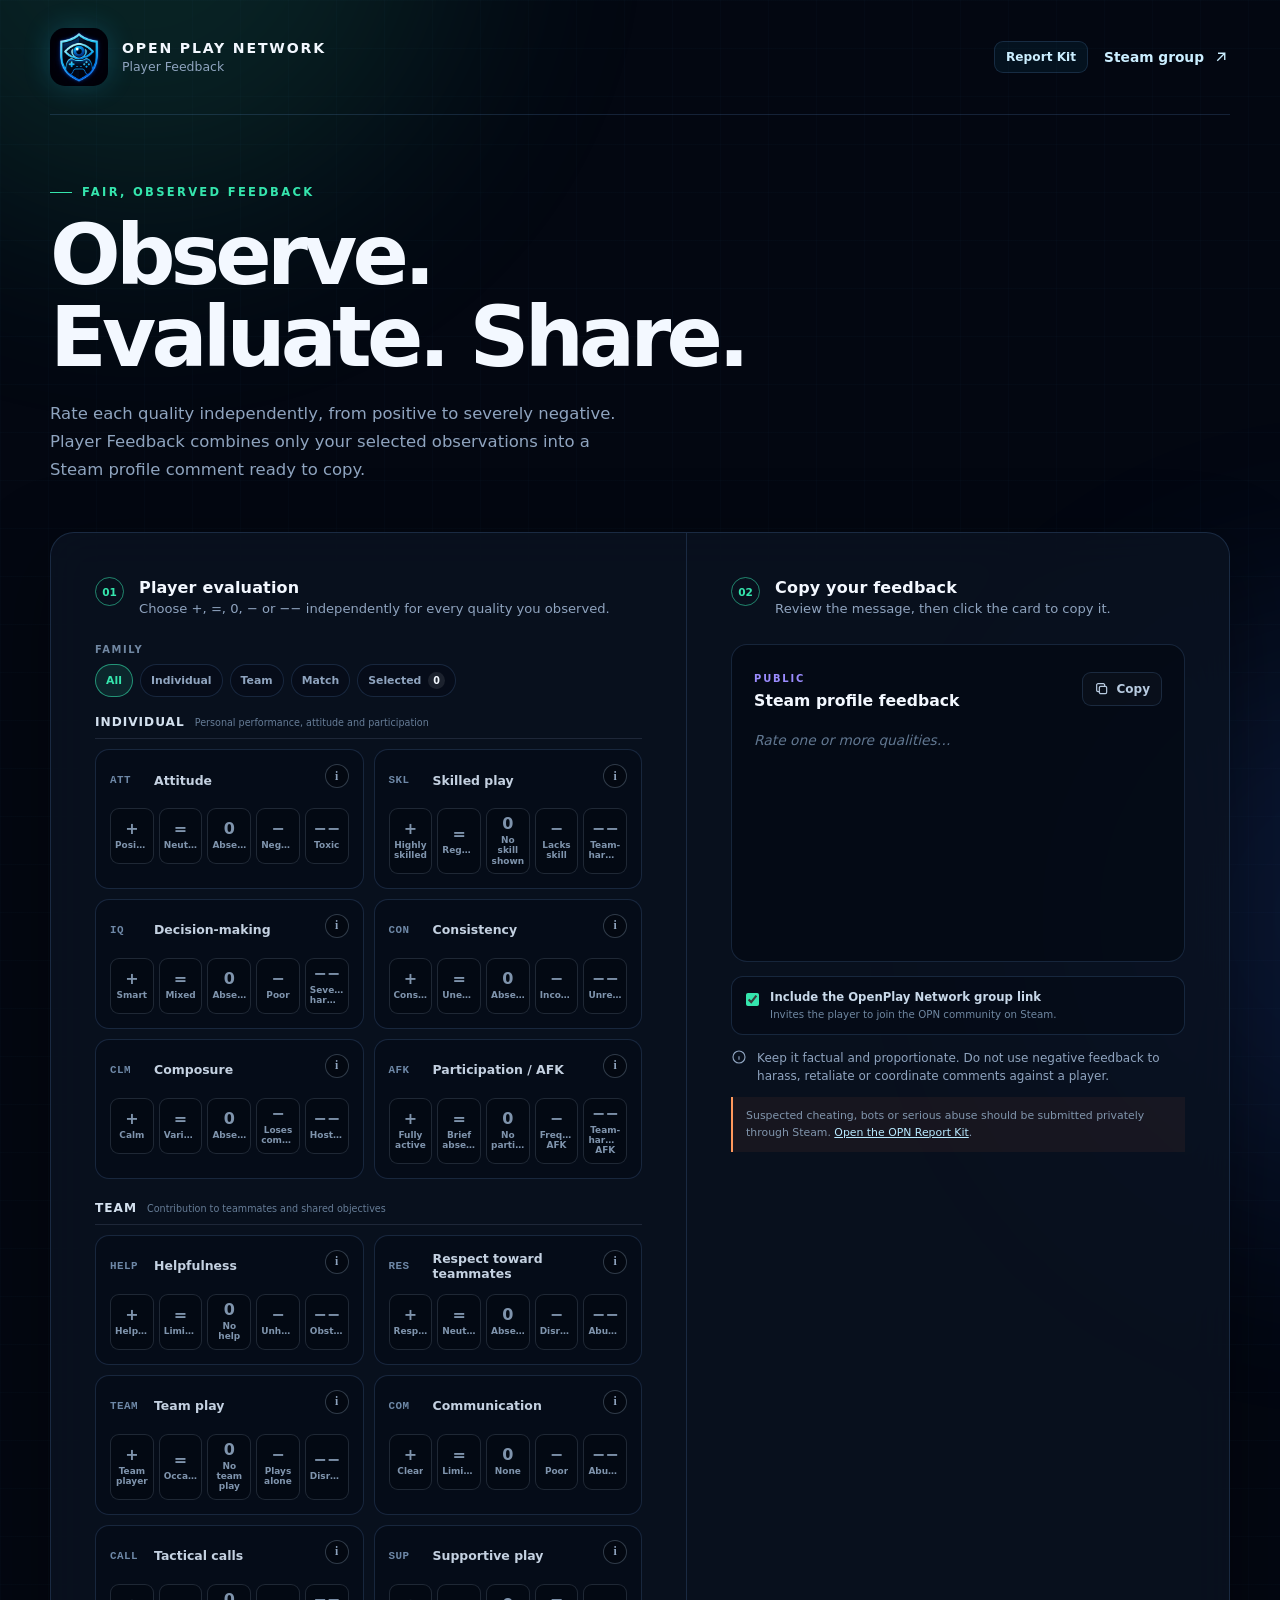
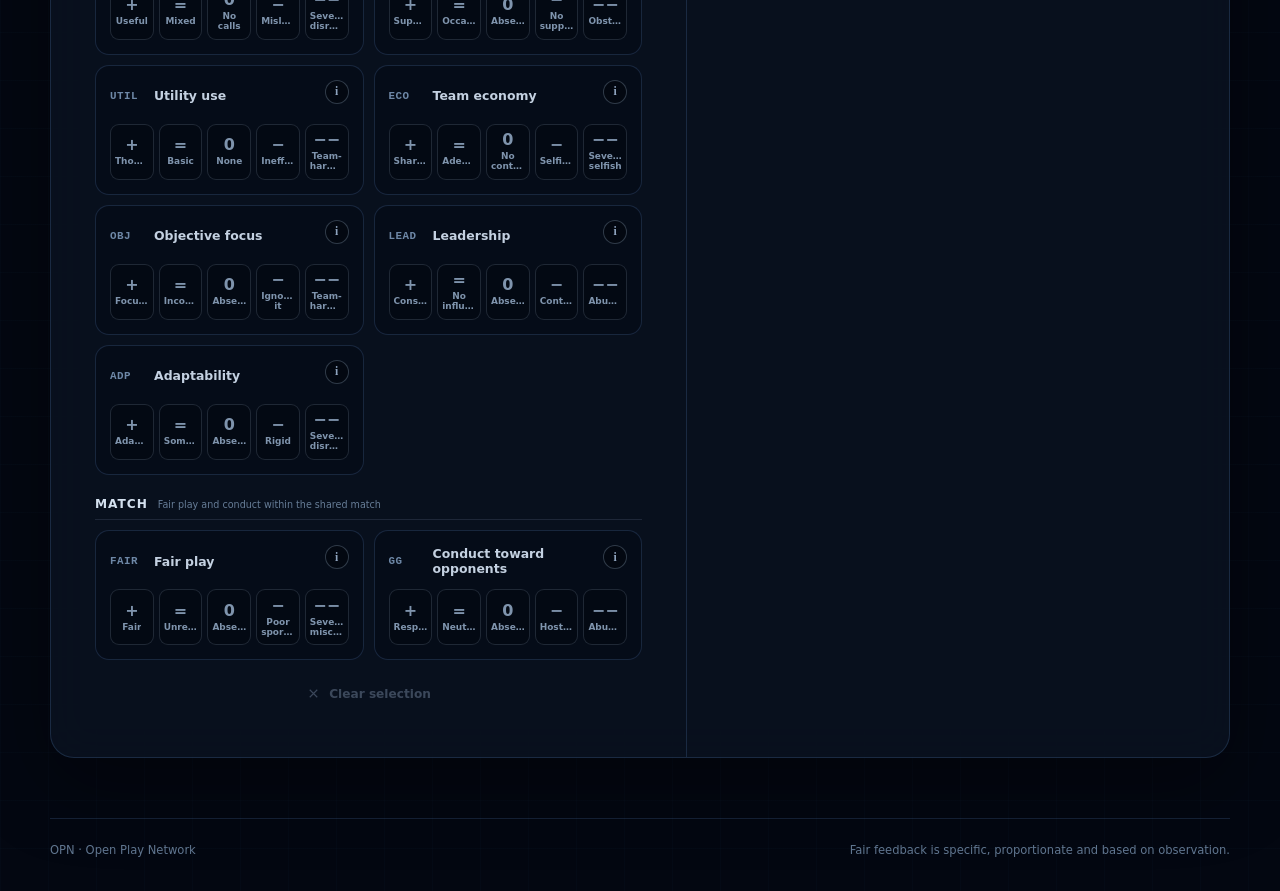
==== commit ada8282a: "Trigger complete grouped ratings deployment" ====
--- a/kudos/index.html
+++ b/kudos/index.html
@@ -147,6 +147,6 @@
       <span>Feedback copied</span>
     </div>
 
-    <script src="kudos.js?v=20261025.5"></script>
+    <script src="kudos.js?v=20261025.6"></script>
   </body>
 </html>
--- a/kudos/kudos.css
+++ b/kudos/kudos.css
@@ -12,6 +12,29 @@
   border-color: rgba(53, 229, 173, 0.58);
   background: rgba(53, 229, 173, 0.1);
   color: var(--kudos);
+}
+.quality-families { display: grid; gap: 22px; }
+.quality-family { display: grid; gap: 10px; }
+.quality-family[hidden] { display: none; }
+.family-heading {
+  display: flex;
+  gap: 10px;
+  align-items: baseline;
+  padding-bottom: 8px;
+  border-bottom: 1px solid rgba(143, 164, 191, 0.16);
+}
+.family-heading h3 {
+  margin: 0;
+  color: #d4e1ef;
+  font-size: 0.76rem;
+  letter-spacing: 0.08em;
+  text-transform: uppercase;
+}
+.family-heading p {
+  margin: 0;
+  color: #667d97;
+  font-size: 0.6rem;
+  line-height: 1.35;
 }
 .rating-card {
   padding: 14px;
@@ -147,6 +170,7 @@
 }
 
 @media (max-width: 560px) {
+  .family-heading { display: grid; gap: 3px; }
   .kudos-page .category-grid { grid-template-columns: 1fr; }
   .kudos-copy-card textarea { height: 245px; }
 }
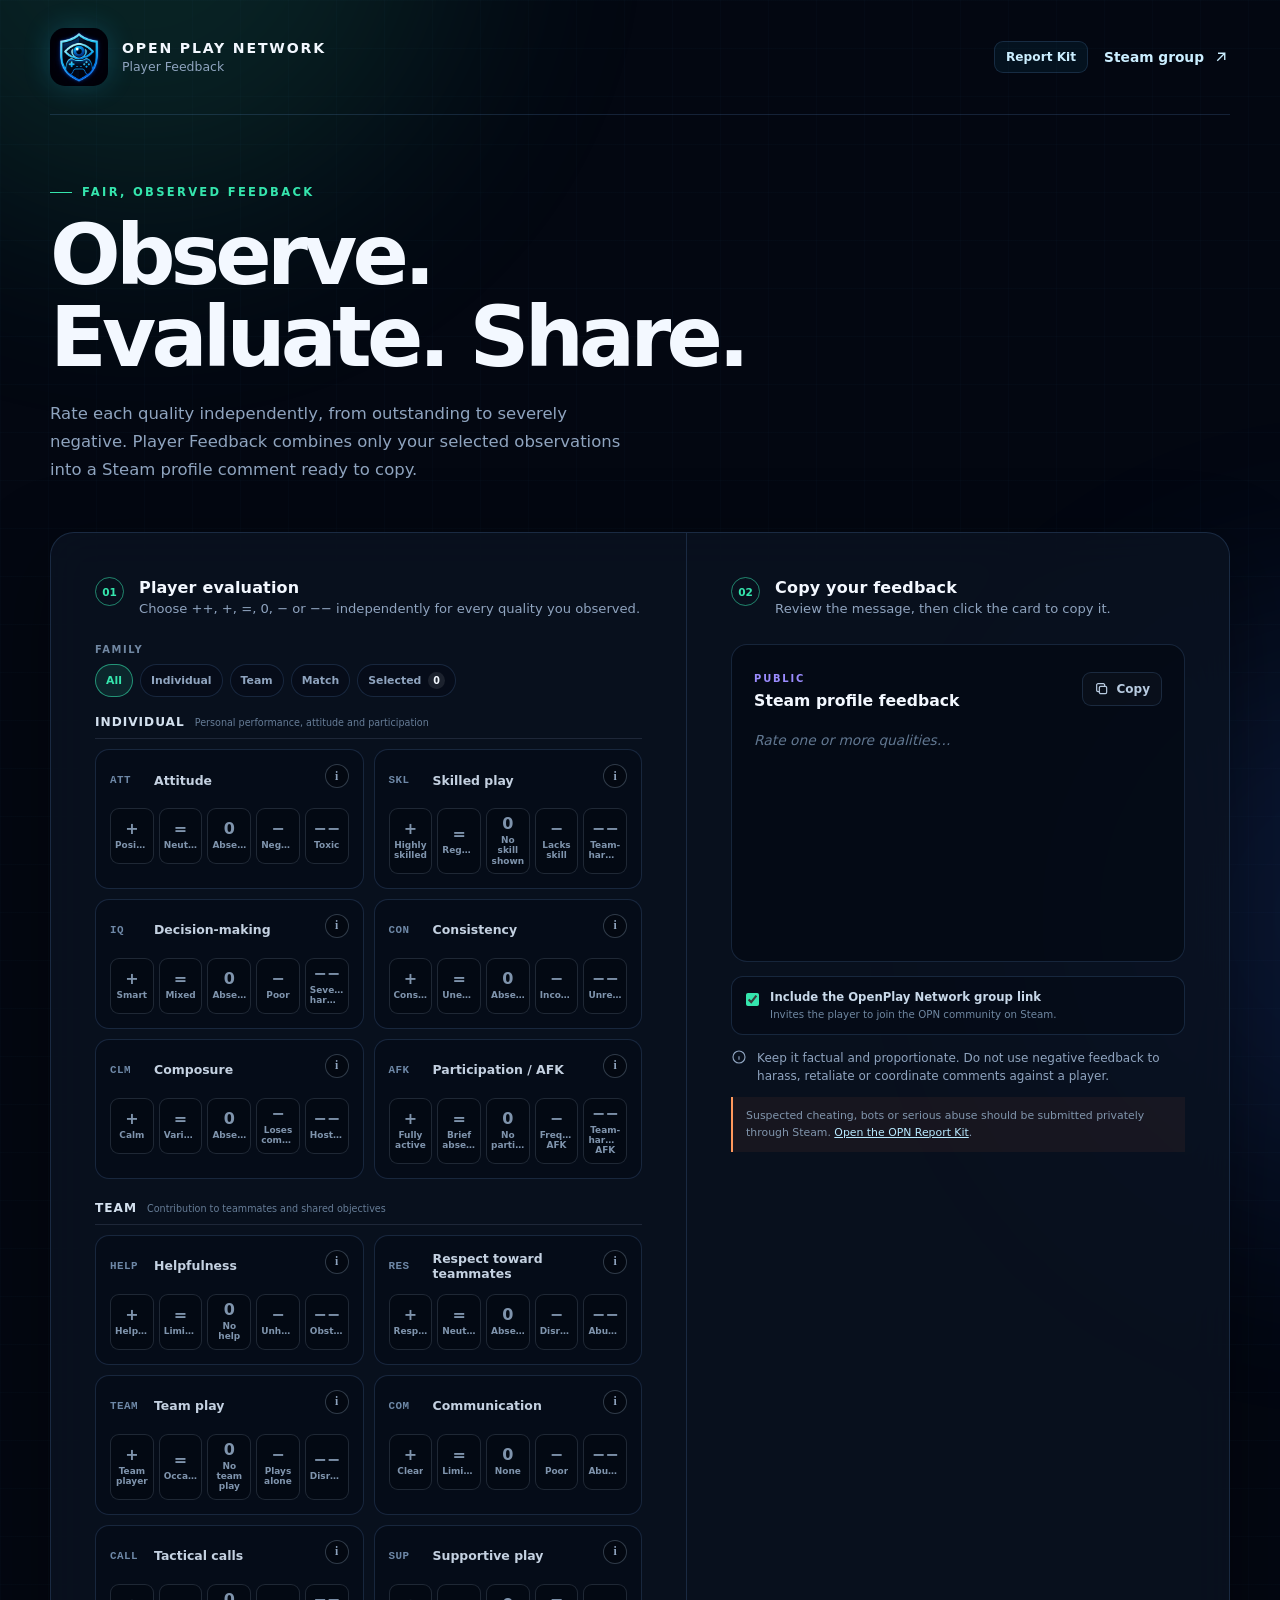
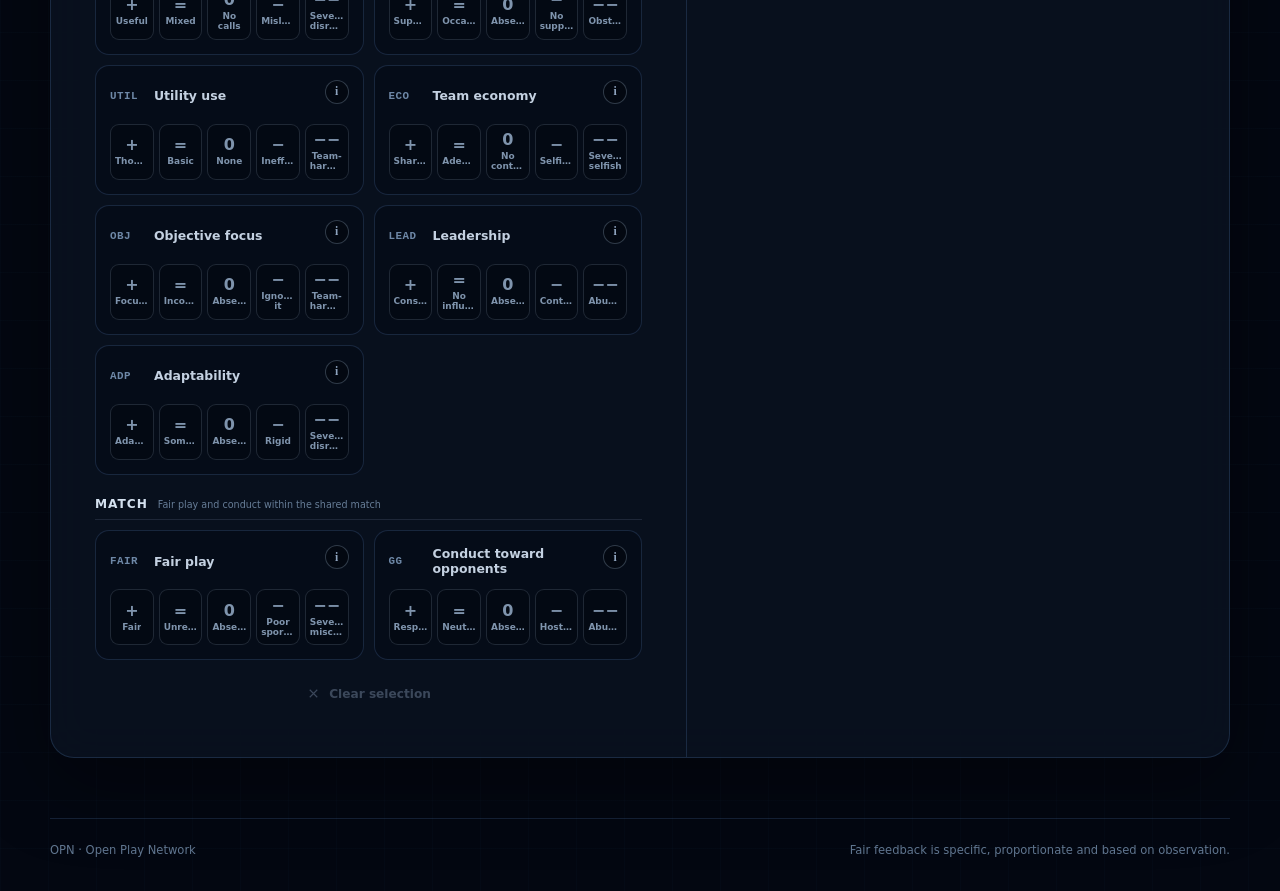
==== commit 32eef75b: "Update kudos/index.html with top rating level" ====
--- a/kudos/index.html
+++ b/kudos/index.html
@@ -3,10 +3,10 @@
   <head>
     <meta charset="UTF-8" />
     <meta name="viewport" content="width=device-width, initial-scale=1.0" />
-    <meta name="description" content="Rate observed player qualities from positive to severely negative and create a fair Steam profile comment." />
+    <meta name="description" content="Rate observed player qualities from outstanding to severely negative and create a fair Steam profile comment." />
     <meta name="theme-color" content="#030711" />
     <meta property="og:title" content="OPN Player Feedback" />
-    <meta property="og:description" content="Rate each observed player quality independently, from positive to severely negative." />
+    <meta property="og:description" content="Rate each observed player quality independently, from outstanding to severely negative." />
     <meta property="og:type" content="website" />
     <meta property="og:url" content="https://gofiodesign.github.io/OpenPlayNetwork/kudos/" />
     <meta property="og:image" content="https://gofiodesign.github.io/OpenPlayNetwork/assets/opn-logo.png" />
@@ -43,7 +43,7 @@
         <p class="eyebrow"><span></span> FAIR, OBSERVED FEEDBACK</p>
         <h1 id="page-title">Observe. Evaluate. Share.</h1>
         <p>
-          Rate each quality independently, from positive to severely negative. Player Feedback combines only your selected observations into a Steam profile comment ready to copy.
+          Rate each quality independently, from outstanding to severely negative. Player Feedback combines only your selected observations into a Steam profile comment ready to copy.
         </p>
       </section>
 
@@ -53,7 +53,7 @@
             <span class="step">01</span>
             <div>
               <h2>Player evaluation</h2>
-              <p>Choose +, =, 0, − or −− independently for every quality you observed.</p>
+              <p>Choose ++, +, =, 0, − or −− independently for every quality you observed.</p>
             </div>
           </div>
 
@@ -147,6 +147,6 @@
       <span>Feedback copied</span>
     </div>
 
-    <script src="kudos.js?v=20261025.6"></script>
+    <script src="kudos.js?v=20261025.7"></script>
   </body>
 </html>
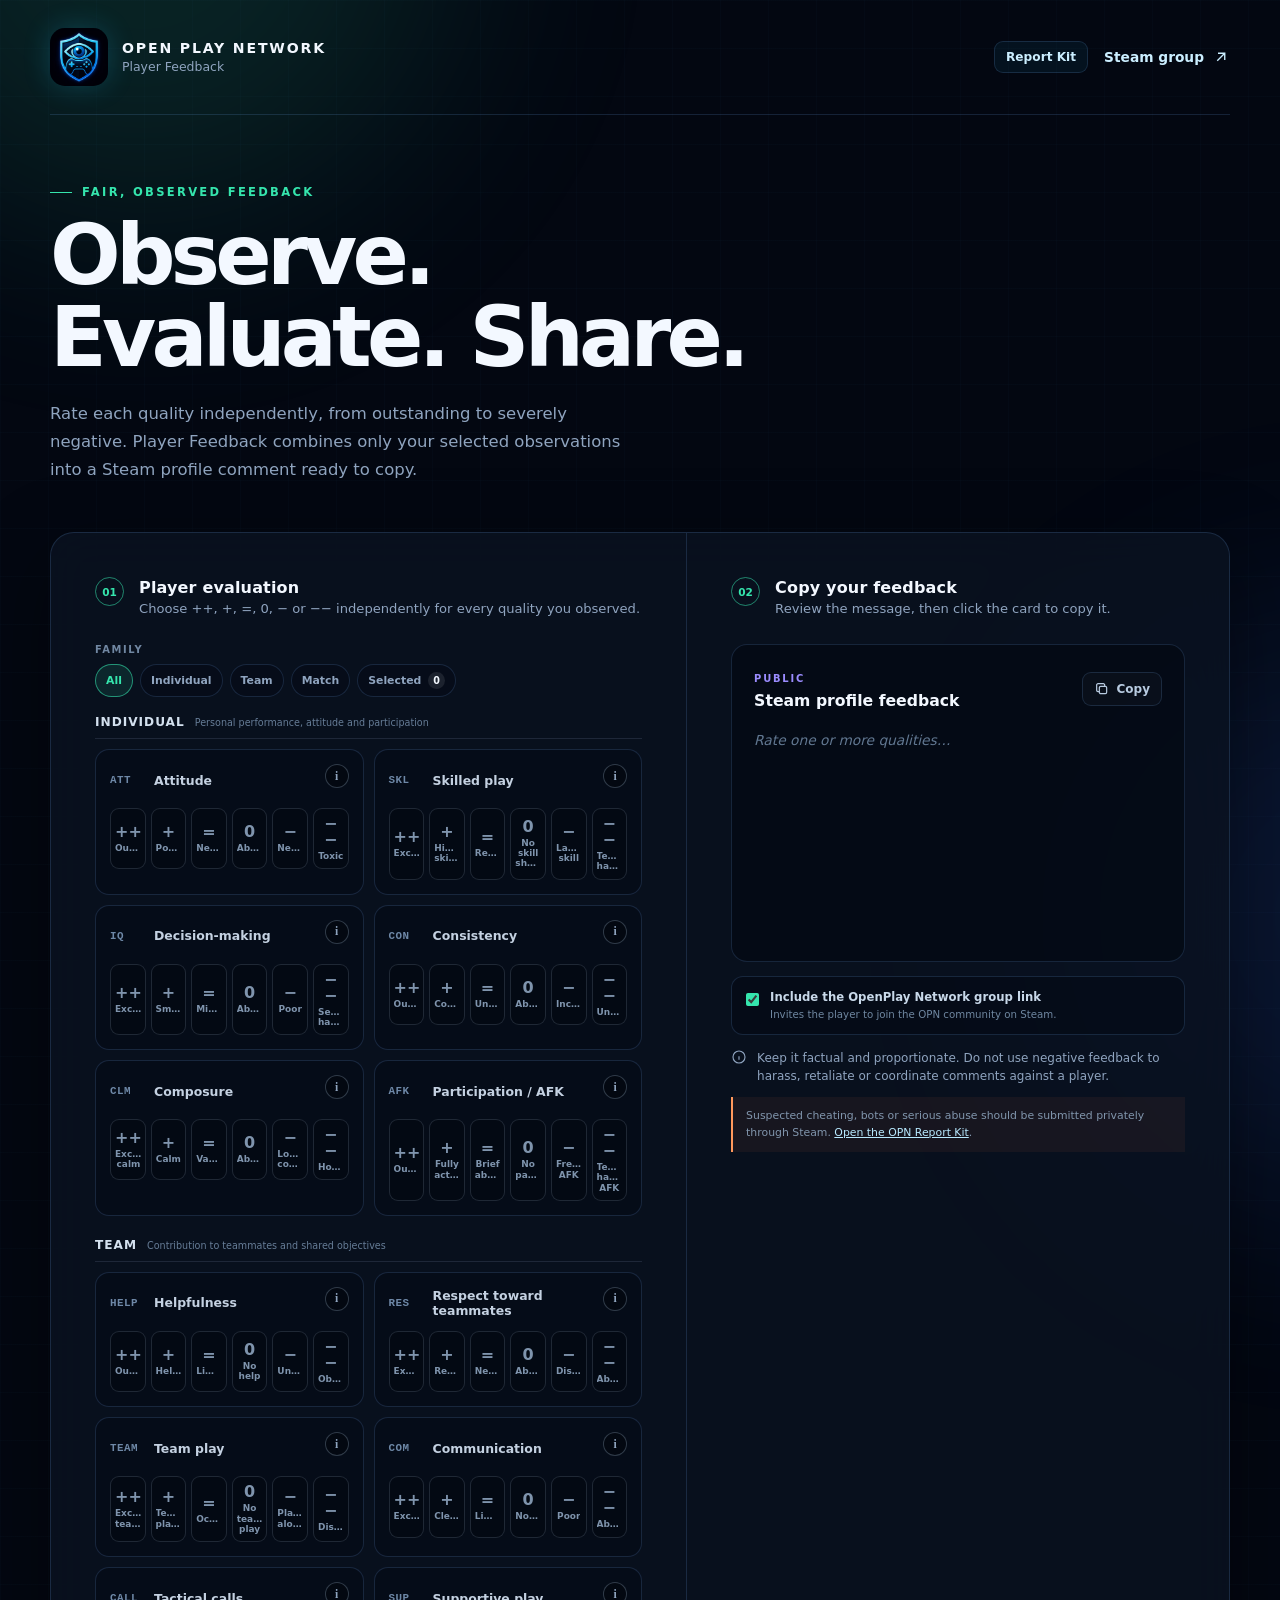
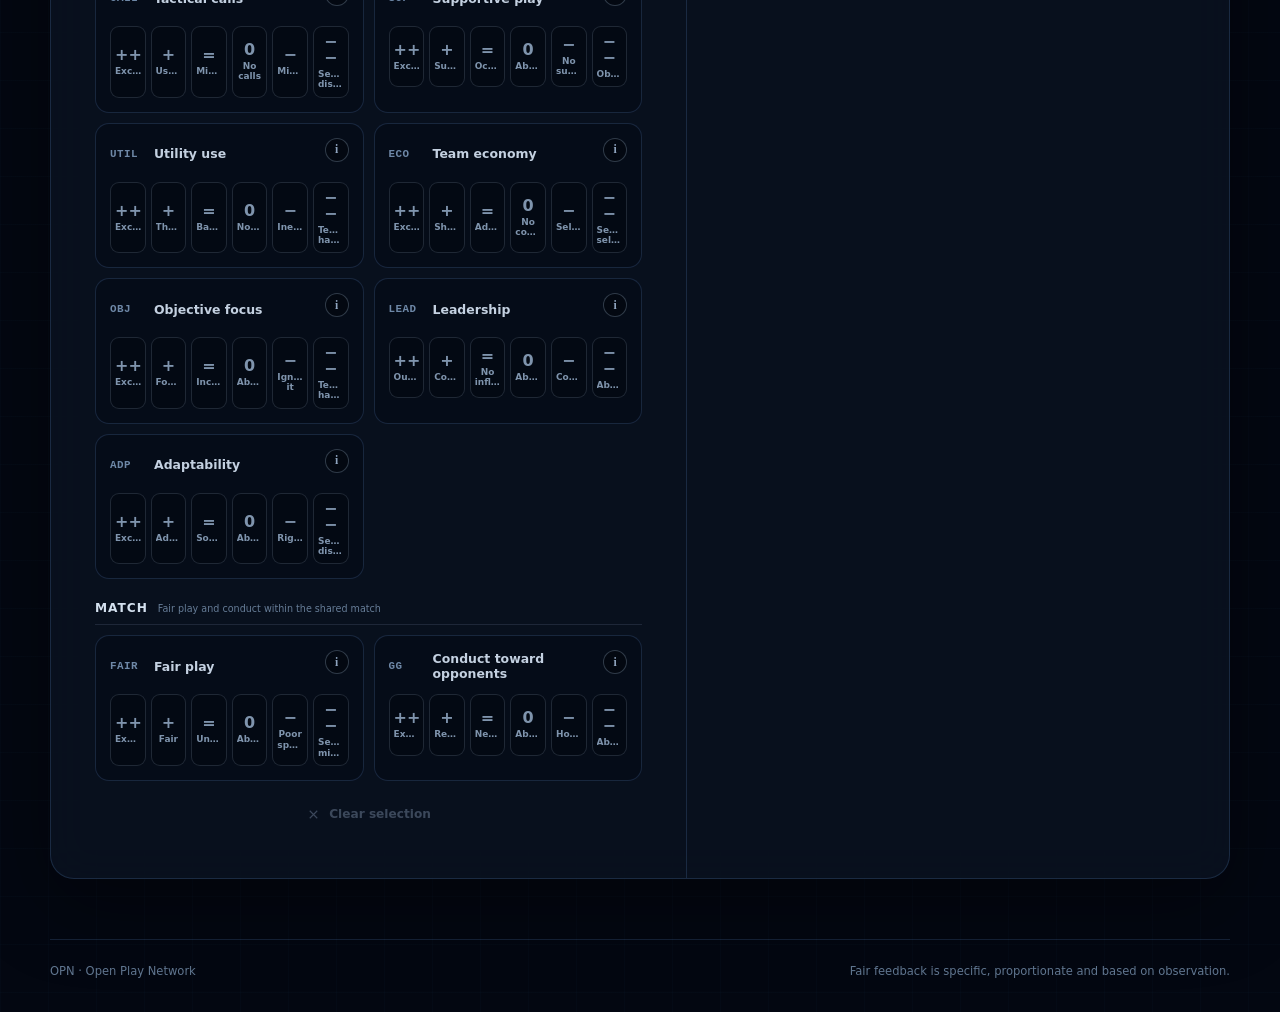
==== commit 59ed7189: "Finalize top rating deployment" ====
--- a/kudos/index.html
+++ b/kudos/index.html
@@ -147,6 +147,6 @@
       <span>Feedback copied</span>
     </div>
 
-    <script src="kudos.js?v=20261025.7"></script>
+    <script src="kudos.js?v=20261025.8"></script>
   </body>
 </html>
--- a/kudos/kudos.css
+++ b/kudos/kudos.css
@@ -44,6 +44,10 @@
   transition: 160ms ease;
 }
 .rating-card:hover { border-color: rgba(44, 190, 255, 0.28); }
+.rating-card[data-selected-rating="top"] {
+  border-color: rgba(255, 210, 92, 0.82);
+  box-shadow: inset 0 0 0 1px rgba(255, 210, 92, 0.1), 0 8px 28px rgba(255, 190, 50, 0.06);
+}
 .rating-card[data-selected-rating="positive"] { border-color: rgba(53, 229, 173, 0.5); }
 .rating-card[data-selected-rating="neutral"] { border-color: rgba(155, 140, 255, 0.5); }
 .rating-card[data-selected-rating="negative"] { border-color: rgba(255, 142, 74, 0.58); }
@@ -72,7 +76,7 @@
 .rating-card .category-info-button { top: 0; right: 0; }
 .rating-control {
   display: grid;
-  grid-template-columns: repeat(5, minmax(0, 1fr));
+  grid-template-columns: repeat(6, minmax(0, 1fr));
   gap: 5px;
   margin-top: 12px;
 }
@@ -102,6 +106,12 @@
   text-overflow: ellipsis;
 }
 .rating-button:hover { border-color: rgba(255,255,255,0.28); color: var(--text); }
+.rating-button.top.active {
+  border-color: rgba(255, 210, 92, 0.9);
+  background: rgba(255, 190, 50, 0.15);
+  color: #ffdc78;
+  box-shadow: 0 0 16px rgba(255, 190, 50, 0.09);
+}
 .rating-button.positive.active {
   border-color: rgba(53, 229, 173, 0.72);
   background: rgba(53, 229, 173, 0.13);
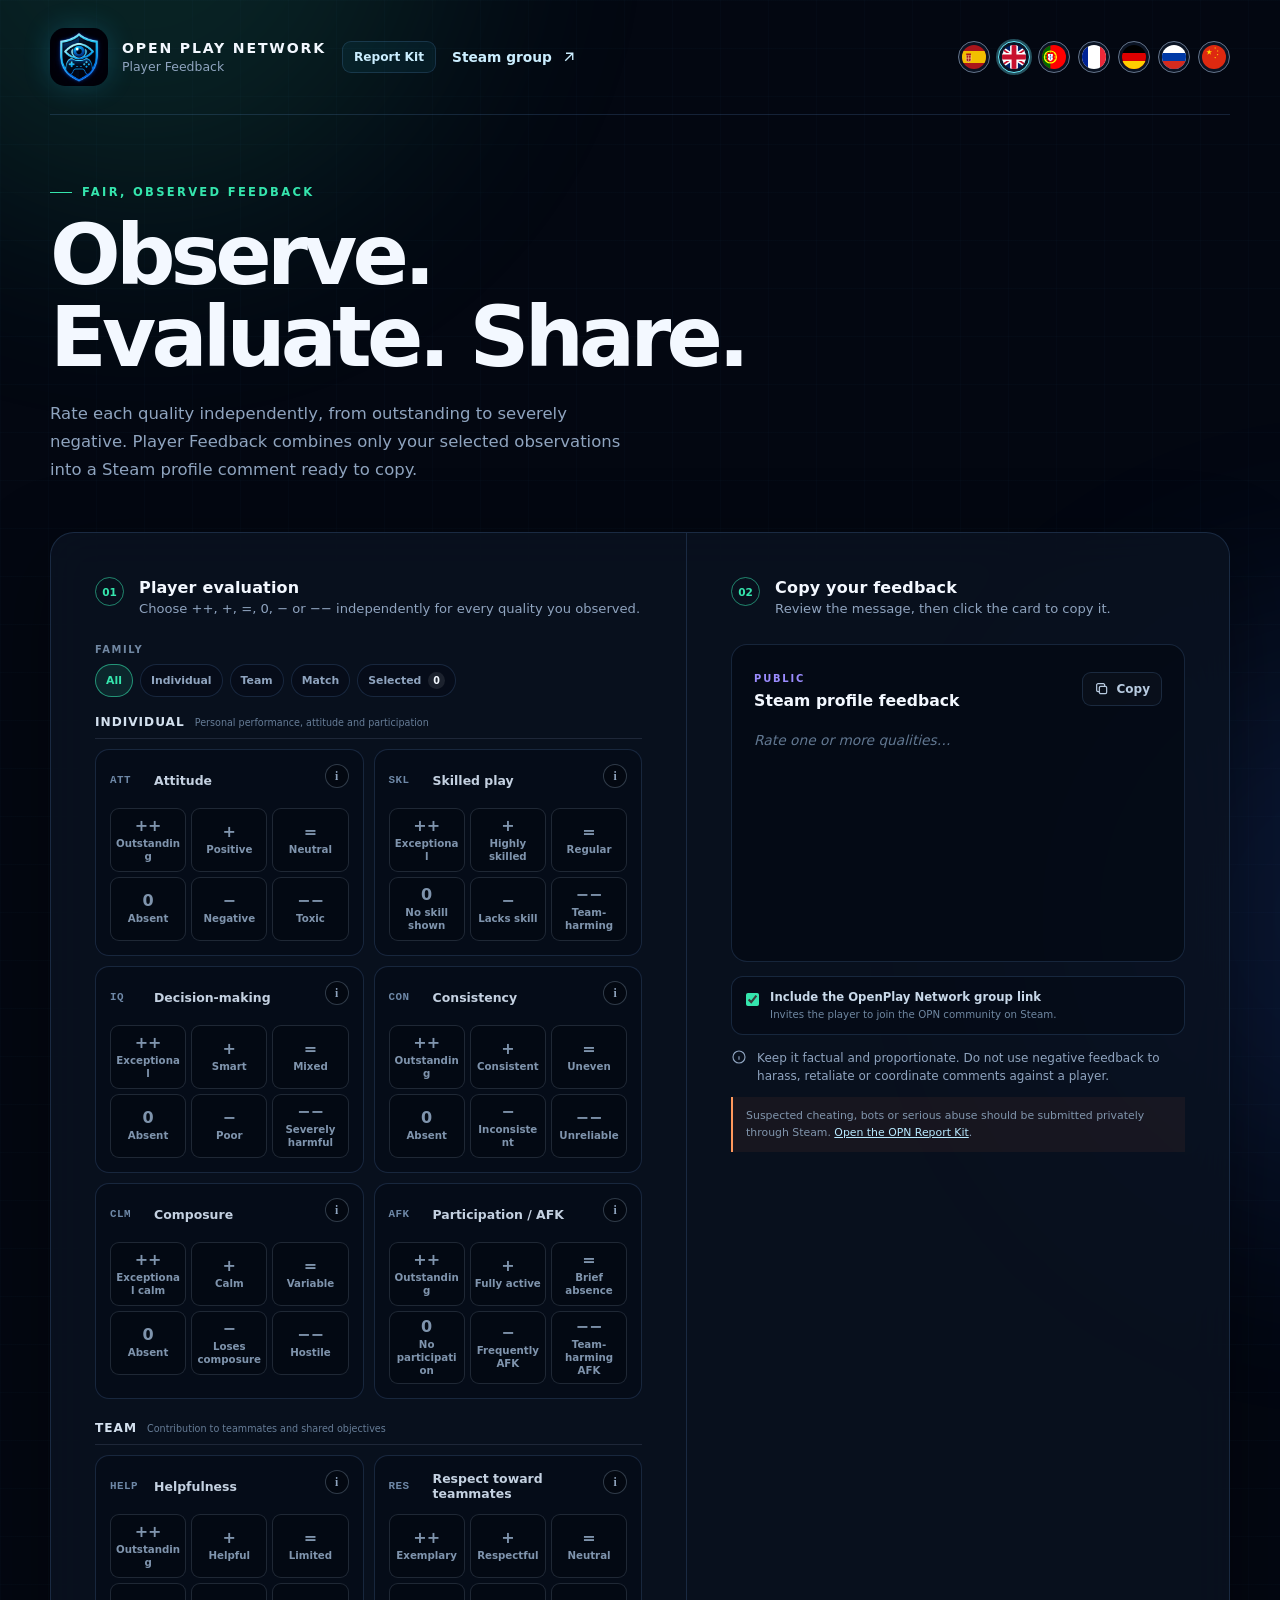
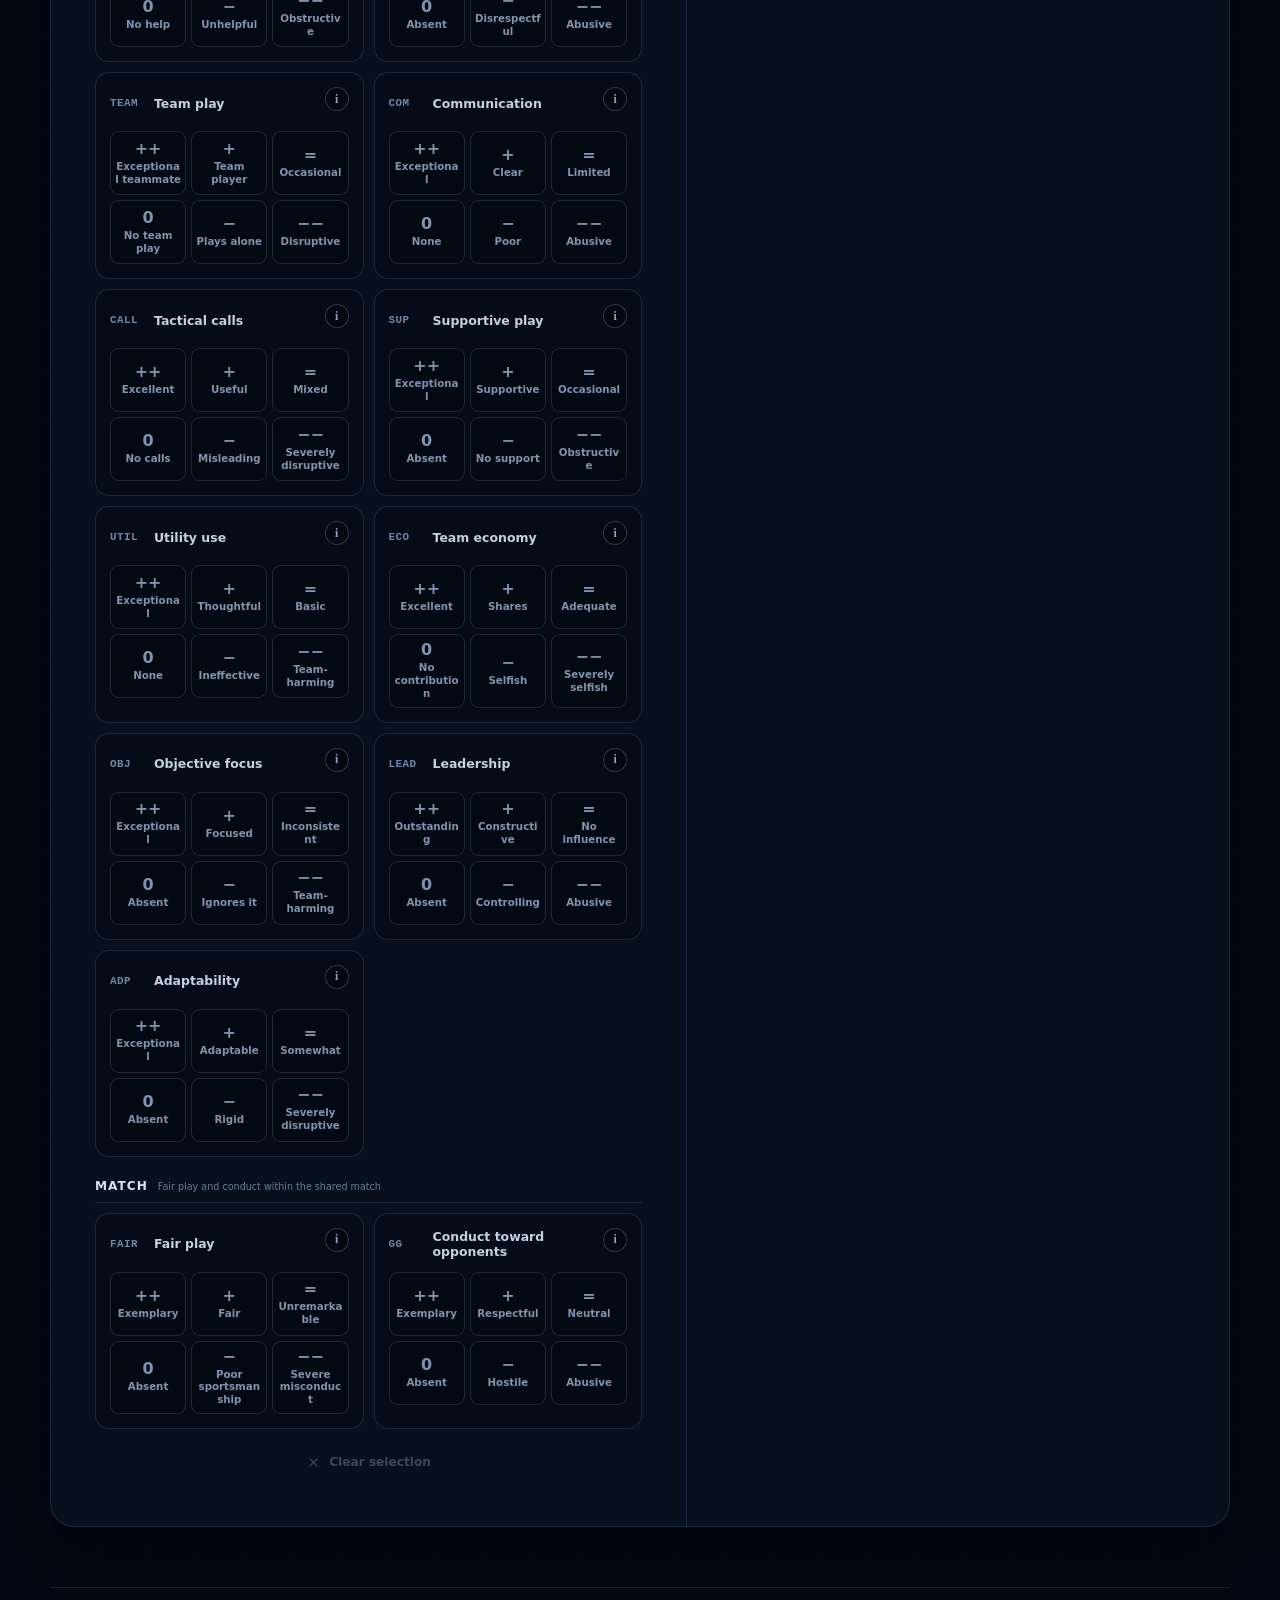
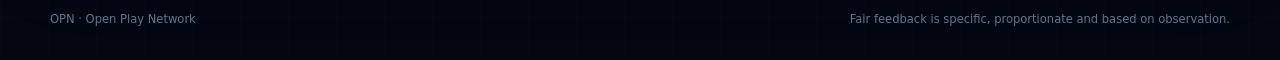
==== commit c5dcf7b6: "Localize Report Kit and Kudos in seven languages with circular flag controls" ====
--- a/kudos/index.html
+++ b/kudos/index.html
@@ -8,13 +8,13 @@
     <meta property="og:title" content="OPN Player Feedback" />
     <meta property="og:description" content="Rate each observed player quality independently, from outstanding to severely negative." />
     <meta property="og:type" content="website" />
-    <meta property="og:url" content="https://gofiodesign.github.io/OpenPlayNetwork/kudos/" />
-    <meta property="og:image" content="https://gofiodesign.github.io/OpenPlayNetwork/assets/opn-logo.png" />
+    <meta property="og:url" content="https://gofiodesign.eu/OpenPlayNetwork/kudos/" />
+    <meta property="og:image" content="https://gofiodesign.eu/OpenPlayNetwork/assets/opn-logo.png" />
     <meta name="twitter:card" content="summary" />
-    <link rel="canonical" href="https://gofiodesign.github.io/OpenPlayNetwork/kudos/" />
+    <link rel="canonical" href="https://gofiodesign.eu/OpenPlayNetwork/kudos/" />
     <link rel="icon" href="../assets/opn-logo.png" type="image/png" />
-    <link rel="stylesheet" href="../styles.css?v=20261005.1" />
-    <link rel="stylesheet" href="kudos.css?v=20261024.1" />
+    <link rel="stylesheet" href="../styles.css?v=20261124.1" />
+    <link rel="stylesheet" href="kudos.css?v=20261124.1" />
     <title>OPN Player Feedback</title>
   </head>
   <body class="kudos-page">
@@ -147,6 +147,9 @@
       <span>Feedback copied</span>
     </div>
 
-    <script src="kudos.js?v=20261025.8"></script>
+    <script src="../locales.js?v=20261124.1"></script>
+    <script src="../i18n.js?v=20261124.1"></script>
+    <script src="kudos.js?v=20261124.1"></script>
   </body>
 </html>
+
--- a/styles.css
+++ b/styles.css
@@ -96,6 +96,20 @@
 .group-link svg { width: 18px; fill: none; stroke: currentColor; stroke-width: 1.8; }
 .group-link:hover { color: var(--cyan); }
 .header-actions { display: flex; gap: 16px; align-items: center; }
+
+.site-header { flex-wrap: wrap; gap: 16px; }
+.language-switcher { display: flex; flex-wrap: wrap; align-items: center; gap: 8px; margin-left: auto; }
+.language-flag { display: inline-grid; place-items: center; flex: 0 0 32px; width: 32px; height: 32px; padding: 3px; border: 1px solid #64748b; border-radius: 50%; background: #0b1424; cursor: pointer; }
+.language-flag img { display: block; width: 24px; height: 24px; object-fit: cover; border-radius: 50%; }
+.language-flag[data-language="zh-CN"] img { object-position: left center; }
+.language-flag:hover { border-color: #e2e8f0; }
+.language-flag[aria-pressed="true"] { border-color: #67e8f9; box-shadow: 0 0 0 2px #67e8f955; }
+.language-flag:focus-visible { outline: 3px solid #f8fafc; outline-offset: 4px; }
+@media (max-width: 700px) {
+  .language-switcher { width: 100%; margin-left: 0; justify-content: center; gap: 10px; }
+  .language-flag { flex-basis: 36px; width: 36px; height: 36px; }
+  .language-flag img { width: 28px; height: 28px; }
+}
 .tool-link {
   padding: 8px 11px;
   border: 1px solid rgba(53, 229, 173, 0.3);
@@ -701,3 +715,4 @@
 @media (prefers-reduced-motion: reduce) {
   *, *::before, *::after { scroll-behavior: auto !important; transition: none !important; }
 }
+
--- a/kudos/kudos.css
+++ b/kudos/kudos.css
@@ -76,14 +76,14 @@
 .rating-card .category-info-button { top: 0; right: 0; }
 .rating-control {
   display: grid;
-  grid-template-columns: repeat(6, minmax(0, 1fr));
+  grid-template-columns: repeat(3, minmax(0, 1fr));
   gap: 5px;
   margin-top: 12px;
 }
 .rating-button {
   display: grid;
   min-width: 0;
-  min-height: 56px;
+  min-height: 64px;
   padding: 7px 4px;
   place-items: center;
   align-content: center;
@@ -97,13 +97,13 @@
 }
 .rating-button strong { font-size: 1rem; line-height: 1; }
 .rating-button span {
-  overflow: hidden;
+  overflow-wrap: anywhere;
+  hyphens: auto;
   max-width: 100%;
-  font-size: 0.56rem;
+  font-size: 0.64rem;
   font-weight: 750;
-  line-height: 1.15;
+  line-height: 1.25;
   text-align: center;
-  text-overflow: ellipsis;
 }
 .rating-button:hover { border-color: rgba(255,255,255,0.28); color: var(--text); }
 .rating-button.top.active {
@@ -184,3 +184,4 @@
   .kudos-page .category-grid { grid-template-columns: 1fr; }
   .kudos-copy-card textarea { height: 245px; }
 }
+
